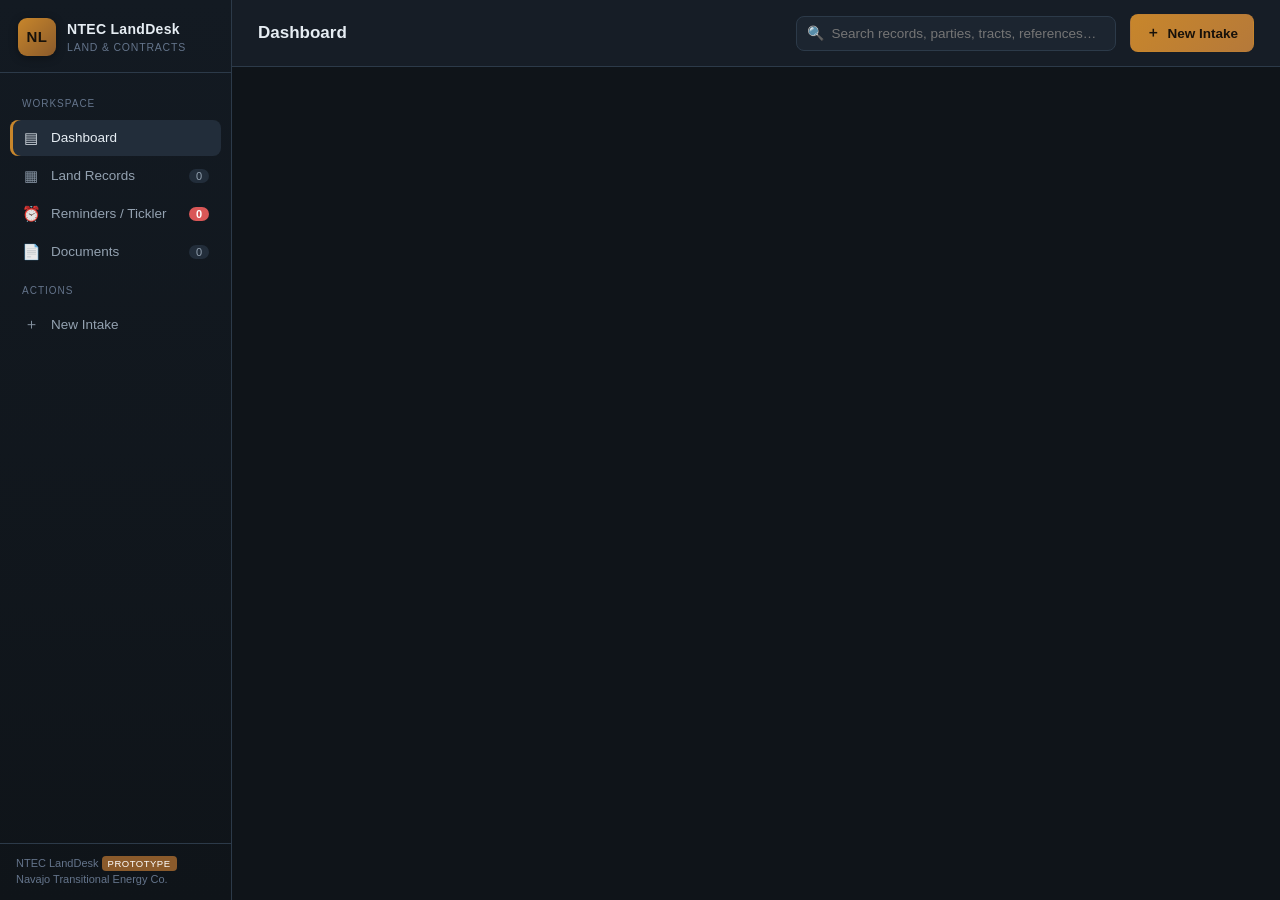
==== index.html @ 96a2b11d "Add NTEC LandDesk land management prototype Self-contained document intake, records book, and obliga" ====
<!DOCTYPE html>
<html lang="en">
<head>
<meta charset="UTF-8" />
<meta name="viewport" content="width=device-width, initial-scale=1.0" />
<title>NTEC Land Management System</title>
<style>
  :root {
    --bg: #0f1419;
    --bg-2: #161d26;
    --panel: #1c2530;
    --panel-2: #222d3a;
    --border: #2c3a49;
    --text: #e6edf3;
    --text-dim: #93a1b0;
    --text-faint: #64748b;
    --accent: #c8862b;      /* earthen gold */
    --accent-2: #d99a3f;
    --brand: #8a5a2b;       /* mesa brown */
    --brand-2: #b5793a;
    --sky: #3f7fbf;
    --green: #3fae6a;
    --amber: #d9a441;
    --red: #d95757;
    --shadow: 0 2px 8px rgba(0,0,0,.35);
    --radius: 10px;
  }
  * { box-sizing: border-box; }
  html, body { margin: 0; padding: 0; height: 100%; }
  body {
    font-family: "Segoe UI", -apple-system, BlinkMacSystemFont, Roboto, Helvetica, Arial, sans-serif;
    background: var(--bg);
    color: var(--text);
    font-size: 14px;
    line-height: 1.45;
  }
  button { font-family: inherit; cursor: pointer; }
  a { color: var(--sky); text-decoration: none; }

  /* Layout */
  .app { display: grid; grid-template-columns: 232px 1fr; min-height: 100vh; }
  .sidebar {
    background: linear-gradient(180deg, #131a22 0%, #0f1419 100%);
    border-right: 1px solid var(--border);
    display: flex; flex-direction: column;
    position: sticky; top: 0; height: 100vh;
  }
  .brand {
    padding: 18px 18px 16px; border-bottom: 1px solid var(--border);
    display: flex; align-items: center; gap: 11px;
  }
  .brand .logo {
    width: 38px; height: 38px; border-radius: 9px; flex: 0 0 auto;
    background: linear-gradient(135deg, var(--accent) 0%, var(--brand) 100%);
    display: grid; place-items: center; font-weight: 800; color: #17110a;
    font-size: 15px; letter-spacing: .5px; box-shadow: var(--shadow);
  }
  .brand h1 { font-size: 14px; margin: 0; font-weight: 700; letter-spacing: .3px; }
  .brand .sub { font-size: 10.5px; color: var(--text-faint); letter-spacing: .8px; text-transform: uppercase; }

  .nav { padding: 12px 10px; display: flex; flex-direction: column; gap: 2px; flex: 1; }
  .nav .label { font-size: 10px; text-transform: uppercase; letter-spacing: 1px; color: var(--text-faint); padding: 12px 12px 6px; }
  .nav button {
    display: flex; align-items: center; gap: 11px; width: 100%;
    background: transparent; border: none; color: var(--text-dim);
    padding: 9px 12px; border-radius: 8px; text-align: left; font-size: 13.5px;
    transition: background .12s, color .12s;
  }
  .nav button .ic { width: 18px; text-align: center; opacity: .9; font-size: 15px; }
  .nav button:hover { background: var(--panel); color: var(--text); }
  .nav button.active { background: var(--panel-2); color: var(--text); box-shadow: inset 3px 0 0 var(--accent); }
  .nav button .count {
    margin-left: auto; font-size: 11px; background: var(--panel-2); color: var(--text-dim);
    padding: 1px 7px; border-radius: 10px; min-width: 20px; text-align: center;
  }
  .nav button.active .count { background: var(--accent); color: #17110a; font-weight: 700; }
  .nav .alertcount { background: var(--red) !important; color: #fff !important; font-weight: 700; }

  .sidebar-foot { padding: 12px 16px; border-top: 1px solid var(--border); font-size: 11px; color: var(--text-faint); }

  /* Main */
  .main { min-width: 0; display: flex; flex-direction: column; }
  .topbar {
    display: flex; align-items: center; gap: 14px; padding: 14px 26px;
    border-bottom: 1px solid var(--border); background: var(--bg-2);
    position: sticky; top: 0; z-index: 20;
  }
  .topbar .page-title { font-size: 17px; font-weight: 700; }
  .topbar .page-title .muted { color: var(--text-faint); font-weight: 400; font-size: 13px; margin-left: 8px; }
  .search-wrap { margin-left: auto; position: relative; }
  .search-wrap input {
    width: 320px; max-width: 40vw; background: var(--panel); border: 1px solid var(--border);
    color: var(--text); padding: 9px 12px 9px 34px; border-radius: 8px; font-size: 13.5px;
  }
  .search-wrap input:focus { outline: none; border-color: var(--accent); }
  .search-wrap .si { position: absolute; left: 11px; top: 50%; transform: translateY(-50%); color: var(--text-faint); }
  .btn {
    background: var(--panel-2); border: 1px solid var(--border); color: var(--text);
    padding: 9px 15px; border-radius: 8px; font-size: 13.5px; font-weight: 600;
    display: inline-flex; align-items: center; gap: 7px; transition: filter .12s, background .12s;
  }
  .btn:hover { background: var(--panel); }
  .btn.primary { background: linear-gradient(135deg, var(--accent) 0%, var(--brand-2) 100%); border-color: transparent; color: #17110a; }
  .btn.primary:hover { filter: brightness(1.07); }
  .btn.ghost { background: transparent; }
  .btn.sm { padding: 6px 11px; font-size: 12.5px; }

  .content { padding: 22px 26px 60px; overflow: auto; }

  /* Cards / stats */
  .stat-grid { display: grid; grid-template-columns: repeat(auto-fit, minmax(180px, 1fr)); gap: 14px; margin-bottom: 22px; }
  .stat {
    background: var(--panel); border: 1px solid var(--border); border-radius: var(--radius);
    padding: 16px 18px; position: relative; overflow: hidden;
  }
  .stat .k { font-size: 11px; text-transform: uppercase; letter-spacing: .8px; color: var(--text-faint); }
  .stat .v { font-size: 28px; font-weight: 800; margin-top: 4px; letter-spacing: -.5px; }
  .stat .d { font-size: 12px; color: var(--text-dim); margin-top: 2px; }
  .stat .accent-bar { position: absolute; left: 0; top: 0; bottom: 0; width: 4px; }

  .grid-2 { display: grid; grid-template-columns: 1.6fr 1fr; gap: 18px; align-items: start; }
  @media (max-width: 1050px) { .grid-2 { grid-template-columns: 1fr; } }

  .panel {
    background: var(--panel); border: 1px solid var(--border); border-radius: var(--radius);
    overflow: hidden;
  }
  .panel .ph { padding: 14px 18px; border-bottom: 1px solid var(--border); display: flex; align-items: center; gap: 10px; }
  .panel .ph h3 { margin: 0; font-size: 14px; font-weight: 700; }
  .panel .ph .sub { font-size: 12px; color: var(--text-faint); }
  .panel .pb { padding: 6px 0; }

  /* Table */
  .table-tools { display: flex; align-items: center; gap: 10px; margin-bottom: 14px; flex-wrap: wrap; }
  .table-tools select, .table-tools input[type=text] {
    background: var(--panel); border: 1px solid var(--border); color: var(--text);
    padding: 8px 11px; border-radius: 8px; font-size: 13px;
  }
  .table-tools select:focus, .table-tools input:focus { outline: none; border-color: var(--accent); }
  .chip {
    font-size: 12px; padding: 5px 11px; border-radius: 20px; border: 1px solid var(--border);
    background: var(--panel); color: var(--text-dim);
  }
  .chip.on { background: var(--accent); border-color: transparent; color: #17110a; font-weight: 700; }
  .table-wrap { border: 1px solid var(--border); border-radius: var(--radius); overflow: hidden; background: var(--panel); }
  table { width: 100%; border-collapse: collapse; }
  thead th {
    text-align: left; font-size: 11px; text-transform: uppercase; letter-spacing: .6px;
    color: var(--text-faint); padding: 11px 14px; background: var(--bg-2);
    border-bottom: 1px solid var(--border); white-space: nowrap; cursor: pointer; user-select: none;
    position: sticky; top: 0;
  }
  thead th:hover { color: var(--text); }
  thead th .arr { opacity: .5; margin-left: 4px; }
  tbody td { padding: 12px 14px; border-bottom: 1px solid var(--border); vertical-align: middle; }
  tbody tr { transition: background .1s; }
  tbody tr:hover { background: var(--panel-2); cursor: pointer; }
  tbody tr:last-child td { border-bottom: none; }
  .doc-name { font-weight: 600; }
  .doc-ref { font-size: 11.5px; color: var(--text-faint); }
  .party { font-size: 12.5px; }
  .party .r { color: var(--text-faint); font-size: 11px; }

  .badge { display: inline-flex; align-items: center; gap: 5px; font-size: 11.5px; font-weight: 600; padding: 3px 9px; border-radius: 20px; white-space: nowrap; }
  .badge::before { content: ""; width: 6px; height: 6px; border-radius: 50%; background: currentColor; }
  .b-active { color: #58d38a; background: rgba(63,174,106,.13); }
  .b-pending { color: #e0b452; background: rgba(217,164,65,.14); }
  .b-expired { color: #ea7a7a; background: rgba(217,87,87,.14); }
  .b-negotiation { color: #6fb0ea; background: rgba(63,127,191,.16); }
  .b-hbp { color: #b79cf0; background: rgba(150,110,230,.15); }
  .b-terminated { color: #9aa7b4; background: rgba(120,140,160,.14); }

  .type-tag { font-size: 11.5px; color: var(--text-dim); }
  .type-tag .dot { display: inline-block; width: 8px; height: 8px; border-radius: 2px; margin-right: 6px; vertical-align: middle; }

  .rem-flag { font-size: 11px; font-weight: 700; padding: 2px 8px; border-radius: 6px; }
  .rem-over { color: #fff; background: var(--red); }
  .rem-soon { color: #17110a; background: var(--amber); }
  .rem-ok { color: var(--text-dim); background: var(--panel-2); }

  .empty { padding: 50px; text-align: center; color: var(--text-faint); }

  /* Reminder list */
  .rem-item { display: flex; gap: 12px; padding: 12px 18px; border-bottom: 1px solid var(--border); align-items: flex-start; }
  .rem-item:last-child { border-bottom: none; }
  .rem-cal { width: 42px; flex: 0 0 auto; text-align: center; border: 1px solid var(--border); border-radius: 8px; overflow: hidden; }
  .rem-cal .m { font-size: 9.5px; text-transform: uppercase; background: var(--bg-2); color: var(--text-faint); padding: 2px; letter-spacing: .5px; }
  .rem-cal .d { font-size: 17px; font-weight: 800; padding: 3px 0; }
  .rem-body { flex: 1; min-width: 0; }
  .rem-body .t { font-weight: 600; font-size: 13px; }
  .rem-body .s { font-size: 12px; color: var(--text-dim); }
  .rem-body .meta { font-size: 11.5px; color: var(--text-faint); margin-top: 2px; }

  /* Modal */
  .overlay {
    position: fixed; inset: 0; background: rgba(6,10,14,.66); backdrop-filter: blur(2px);
    display: none; align-items: flex-start; justify-content: center; z-index: 100; padding: 40px 16px;
    overflow: auto;
  }
  .overlay.open { display: flex; }
  .modal {
    background: var(--bg-2); border: 1px solid var(--border); border-radius: 14px;
    width: 100%; max-width: 720px; box-shadow: 0 20px 60px rgba(0,0,0,.5); animation: pop .16s ease;
  }
  .modal.wide { max-width: 820px; }
  @keyframes pop { from { transform: translateY(10px) scale(.99); opacity: 0; } to { transform: none; opacity: 1; } }
  .modal .mh { padding: 18px 22px; border-bottom: 1px solid var(--border); display: flex; align-items: center; gap: 12px; }
  .modal .mh h2 { margin: 0; font-size: 16px; }
  .modal .mh .x { margin-left: auto; background: transparent; border: none; color: var(--text-faint); font-size: 22px; line-height: 1; }
  .modal .mh .x:hover { color: var(--text); }
  .modal .mb { padding: 20px 22px; }
  .modal .mf { padding: 16px 22px; border-top: 1px solid var(--border); display: flex; gap: 10px; justify-content: flex-end; }

  .form-grid { display: grid; grid-template-columns: 1fr 1fr; gap: 15px 18px; }
  .form-grid .full { grid-column: 1 / -1; }
  .field label { display: block; font-size: 11.5px; text-transform: uppercase; letter-spacing: .5px; color: var(--text-faint); margin-bottom: 5px; }
  .field input, .field select, .field textarea {
    width: 100%; background: var(--panel); border: 1px solid var(--border); color: var(--text);
    padding: 9px 11px; border-radius: 8px; font-size: 13.5px; font-family: inherit;
  }
  .field input:focus, .field select:focus, .field textarea:focus { outline: none; border-color: var(--accent); }
  .field textarea { resize: vertical; min-height: 62px; }
  .field .hint { font-size: 11px; color: var(--text-faint); margin-top: 4px; }

  .dropzone {
    border: 1.5px dashed var(--border); border-radius: 10px; padding: 22px; text-align: center;
    color: var(--text-faint); background: var(--panel); transition: border-color .15s, background .15s;
  }
  .dropzone:hover, .dropzone.drag { border-color: var(--accent); background: var(--panel-2); color: var(--text-dim); }
  .dropzone .big { font-size: 26px; margin-bottom: 6px; }
  .file-pill { display: inline-flex; align-items: center; gap: 8px; margin-top: 10px; background: var(--panel-2); border: 1px solid var(--border); padding: 6px 12px; border-radius: 8px; font-size: 12.5px; }

  /* Detail drawer */
  .kv { display: grid; grid-template-columns: 150px 1fr; gap: 9px 16px; }
  .kv dt { color: var(--text-faint); font-size: 12px; }
  .kv dd { margin: 0; font-size: 13.5px; }
  .detail-section { margin-top: 22px; }
  .detail-section h4 { font-size: 12px; text-transform: uppercase; letter-spacing: .6px; color: var(--accent-2); margin: 0 0 12px; border-bottom: 1px solid var(--border); padding-bottom: 7px; }
  .ob-row { display: flex; align-items: center; gap: 10px; padding: 9px 0; border-bottom: 1px solid var(--border); font-size: 13px; }
  .ob-row:last-child { border: none; }
  .ob-row .d { margin-left: auto; color: var(--text-dim); font-size: 12.5px; }

  .row-actions { display: flex; gap: 6px; }
  .icon-btn { background: transparent; border: 1px solid var(--border); color: var(--text-dim); width: 30px; height: 30px; border-radius: 7px; display: grid; place-items: center; font-size: 14px; }
  .icon-btn:hover { background: var(--panel-2); color: var(--text); }

  .toast {
    position: fixed; bottom: 24px; right: 24px; background: var(--panel-2); border: 1px solid var(--border);
    border-left: 3px solid var(--green); padding: 13px 18px; border-radius: 9px; box-shadow: var(--shadow);
    font-size: 13.5px; z-index: 200; opacity: 0; transform: translateY(10px); transition: .2s; pointer-events: none; max-width: 340px;
  }
  .toast.show { opacity: 1; transform: none; }

  .pill-legend { display: flex; gap: 16px; flex-wrap: wrap; font-size: 11.5px; color: var(--text-dim); margin-top: 10px; }
  .pill-legend span { display: inline-flex; align-items: center; gap: 6px; }
  .pill-legend .dot { width: 9px; height: 9px; border-radius: 2px; }

  .footer-note { text-align: center; color: var(--text-faint); font-size: 11.5px; margin-top: 30px; }
  .prototype-tag { font-size: 9.5px; background: var(--brand); color: #fff; padding: 2px 6px; border-radius: 4px; letter-spacing: .5px; vertical-align: middle; }
</style>
</head>
<body>
<div class="app">
  <!-- Sidebar -->
  <aside class="sidebar">
    <div class="brand">
      <div class="logo">NL</div>
      <div>
        <h1>NTEC LandDesk</h1>
        <div class="sub">Land &amp; Contracts</div>
      </div>
    </div>
    <nav class="nav" id="nav">
      <div class="label">Workspace</div>
      <button data-view="dashboard" class="active"><span class="ic">▤</span> Dashboard</button>
      <button data-view="records"><span class="ic">▦</span> Land Records <span class="count" id="nav-records">0</span></button>
      <button data-view="reminders"><span class="ic">⏰</span> Reminders / Tickler <span class="count alertcount" id="nav-rem">0</span></button>
      <button data-view="documents"><span class="ic">📄</span> Documents <span class="count" id="nav-docs">0</span></button>
      <div class="label">Actions</div>
      <button id="btn-intake-side"><span class="ic">＋</span> New Intake</button>
    </nav>
    <div class="sidebar-foot">
      NTEC LandDesk <span class="prototype-tag">PROTOTYPE</span><br>
      Navajo Transitional Energy Co.
    </div>
  </aside>

  <!-- Main -->
  <div class="main">
    <div class="topbar">
      <div class="page-title" id="page-title">Dashboard <span class="muted" id="page-sub"></span></div>
      <div class="search-wrap">
        <span class="si">🔍</span>
        <input id="global-search" type="text" placeholder="Search records, parties, tracts, references…" />
      </div>
      <button class="btn primary" id="btn-intake"><span>＋</span> New Intake</button>
    </div>
    <div class="content" id="content"></div>
  </div>
</div>

<!-- Intake / Edit Modal -->
<div class="overlay" id="intake-overlay">
  <div class="modal wide">
    <div class="mh">
      <h2 id="intake-title">Document Intake</h2>
      <button class="x" data-close>&times;</button>
    </div>
    <div class="mb">
      <form id="intake-form">
        <input type="hidden" id="f-id" />
        <div class="form-grid">
          <div class="field full">
            <label>Document / Instrument Name</label>
            <input id="f-name" required placeholder="e.g. Coal Mining Lease – Tract 14-North" />
          </div>
          <div class="field">
            <label>Record Type</label>
            <select id="f-type" required></select>
          </div>
          <div class="field">
            <label>Status</label>
            <select id="f-status" required></select>
          </div>
          <div class="field">
            <label>Lessor / Grantor</label>
            <input id="f-lessor" placeholder="Party conveying rights" />
          </div>
          <div class="field">
            <label>Lessee / Grantee</label>
            <input id="f-lessee" placeholder="Party receiving rights" />
          </div>
          <div class="field">
            <label>County</label>
            <input id="f-county" placeholder="e.g. Navajo" />
          </div>
          <div class="field">
            <label>State</label>
            <select id="f-state"></select>
          </div>
          <div class="field full">
            <label>Legal Description (Township / Range / Section)</label>
            <input id="f-legal" placeholder="e.g. T22N R18W Sec 14, S½NE¼" />
          </div>
          <div class="field">
            <label>Gross Acreage</label>
            <input id="f-acres" type="number" step="0.01" min="0" placeholder="0.00" />
          </div>
          <div class="field">
            <label>Recording / Instrument No.</label>
            <input id="f-ref" placeholder="e.g. BK 482 PG 119" />
          </div>
          <div class="field">
            <label>Effective Date</label>
            <input id="f-eff" type="date" />
          </div>
          <div class="field">
            <label>Expiration / Term End</label>
            <input id="f-exp" type="date" />
          </div>
          <div class="field">
            <label>Annual Rental ($)</label>
            <input id="f-rental" type="number" step="0.01" min="0" placeholder="0.00" />
          </div>
          <div class="field">
            <label>Royalty Rate (%)</label>
            <input id="f-royalty" type="number" step="0.001" min="0" placeholder="e.g. 12.5" />
          </div>
          <div class="field full">
            <label>Next Obligation / Reminder</label>
            <div class="form-grid" style="gap:12px;">
              <select id="f-obtype"></select>
              <input id="f-obdate" type="date" />
            </div>
            <div class="hint">Sets a tickler reminder (rental due, renewal deadline, compliance filing, option, etc.).</div>
          </div>
          <div class="field full">
            <label>Notes</label>
            <textarea id="f-notes" placeholder="Encumbrances, special provisions, contacts…"></textarea>
          </div>
          <div class="field full">
            <label>Attach Document</label>
            <div class="dropzone" id="dropzone">
              <div class="big">📎</div>
              <div>Drop a scanned lease/contract here, or <strong>click to browse</strong></div>
              <div class="hint" style="margin-top:4px;">PDF, TIFF, DOCX — filename is stored on the record (demo does not upload files)</div>
              <input type="file" id="f-file" style="display:none;" />
            </div>
            <div id="file-preview"></div>
          </div>
        </div>
      </form>
    </div>
    <div class="mf">
      <button class="btn ghost" data-close>Cancel</button>
      <button class="btn primary" id="intake-save">Save Record</button>
    </div>
  </div>
</div>

<!-- Detail Drawer Modal -->
<div class="overlay" id="detail-overlay">
  <div class="modal">
    <div class="mh">
      <h2 id="detail-title">Record</h2>
      <button class="x" data-close>&times;</button>
    </div>
    <div class="mb" id="detail-body"></div>
    <div class="mf">
      <button class="btn ghost" id="detail-delete" style="margin-right:auto; color:var(--red); border-color:rgba(217,87,87,.4);">Delete</button>
      <button class="btn" data-close>Close</button>
      <button class="btn primary" id="detail-edit">Edit Record</button>
    </div>
  </div>
</div>

<div class="toast" id="toast"></div>

<script>
/* ============================================================
   NTEC LandDesk — prototype land management & contract system
   Self-contained: data persists in localStorage.
   ============================================================ */

const RECORD_TYPES = [
  { v: "Coal Lease",          c: "#5b6b7a" },
  { v: "Oil & Gas Lease",     c: "#3fae6a" },
  { v: "Mineral Lease",       c: "#c8862b" },
  { v: "Surface Lease",       c: "#b5793a" },
  { v: "Right-of-Way (ROW)",  c: "#3f7fbf" },
  { v: "Easement",            c: "#6a8fd4" },
  { v: "Grazing Permit",      c: "#8aa62b" },
  { v: "Royalty Agreement",   c: "#d99a3f" },
  { v: "Water Agreement",     c: "#2bb0b0" },
  { v: "Access / Land Use",   c: "#9a72d0" },
];
const STATUSES = ["Active", "Pending", "In Negotiation", "Held by Production", "Expired", "Terminated"];
const STATUS_CLASS = {
  "Active": "b-active", "Pending": "b-pending", "In Negotiation": "b-negotiation",
  "Held by Production": "b-hbp", "Expired": "b-expired", "Terminated": "b-terminated"
};
const OB_TYPES = ["— none —", "Rental Payment Due", "Lease Renewal", "Option Deadline", "Royalty Report Due",
  "Compliance Filing", "Reclamation Milestone", "Right-of-Way Renewal", "Insurance Certificate", "BIA/BLM Approval"];
const STATES = ["AZ", "NM", "MT", "CO", "UT", "WY", "ND", "TX", "OK"];

const typeColor = (t) => (RECORD_TYPES.find(r => r.v === t) || {}).c || "#888";

/* ---------- storage ---------- */
const KEY = "ntec_landdesk_v1";
let DB = load();

function load() {
  try {
    const raw = localStorage.getItem(KEY);
    if (raw) return JSON.parse(raw);
  } catch (e) {}
  const seeded = seed();
  localStorage.setItem(KEY, JSON.stringify(seeded));
  return seeded;
}
function save() { localStorage.setItem(KEY, JSON.stringify(DB)); }

/* ---------- date helpers (fixed "today" for a stable demo) ---------- */
const TODAY = new Date("2026-08-03T00:00:00");
function daysUntil(dstr) {
  if (!dstr) return null;
  const d = new Date(dstr + "T00:00:00");
  return Math.round((d - TODAY) / 86400000);
}
function fmtDate(dstr) {
  if (!dstr) return "—";
  const d = new Date(dstr + "T00:00:00");
  return d.toLocaleDateString("en-US", { year: "numeric", month: "short", day: "numeric" });
}
function addDays(base, n) {
  const d = new Date(base); d.setDate(d.getDate() + n);
  return d.toISOString().slice(0, 10);
}
const T = TODAY.toISOString().slice(0, 10);

/* ---------- seed data ---------- */
function seed() {
  let id = 1000;
  const mk = (o) => Object.assign({ id: "REC-" + (id++), file: null, createdAt: T }, o);
  const records = [
    mk({ name: "Navajo Mine – Area IV North Coal Lease", type: "Coal Lease", status: "Held by Production",
      lessor: "Navajo Nation", lessee: "NTEC Operations LLC", county: "San Juan", state: "NM",
      legal: "T29N R16W Sec 4–9, 16–21", acres: 12480, ref: "BIA-14-20-0300-1234", eff: "2013-12-30", exp: "2032-12-31",
      rental: 0, royalty: 12.5, obType: "Royalty Report Due", obDate: addDays(TODAY, 6),
      notes: "Coal supply for Four Corners Power Plant. Held by production; royalty reporting monthly to OSMRE." }),
    mk({ name: "Four Corners Rail Spur – Right of Way", type: "Right-of-Way (ROW)", status: "Active",
      lessor: "Allottee Group 22-A", lessee: "NTEC Operations LLC", county: "San Juan", state: "NM",
      legal: "T30N R16W Sec 12, N½", acres: 88.4, ref: "BK 512 PG 044", eff: "2019-05-01", exp: "2026-09-15",
      rental: 42000, royalty: 0, obType: "Right-of-Way Renewal", obDate: addDays(TODAY, 43),
      notes: "20-ft rail access ROW across allotted trust land. BIA renewal packet in progress." }),
    mk({ name: "Bisti Solar Option – Surface Lease", type: "Surface Lease", status: "In Negotiation",
      lessor: "Private – R. Yazzie Family Trust", lessee: "NTEC Clean Energy", county: "San Juan", state: "NM",
      legal: "T24N R11W Sec 30, SW¼", acres: 640, ref: "PENDING", eff: "", exp: "",
      rental: 96000, royalty: 0, obType: "Option Deadline", obDate: addDays(TODAY, -3),
      notes: "Option to lease 640 ac for utility-scale solar. Option exercise deadline PASSED — escalate to Land Manager." }),
    mk({ name: "Bull Canyon Grazing Permit", type: "Grazing Permit", status: "Active",
      lessor: "Bureau of Land Management", lessee: "NTEC Operations LLC", county: "Big Horn", state: "MT",
      legal: "T2S R38E Sec 22–27", acres: 3200, ref: "BLM-MTM-118842", eff: "2021-03-01", exp: "2031-02-28",
      rental: 5760, royalty: 0, obType: "Rental Payment Due", obDate: addDays(TODAY, 21),
      notes: "AUM grazing on federal land adjacent to Spring Creek Mine buffer." }),
    mk({ name: "Spring Creek Mine – Federal Coal Lease MTM-94378", type: "Coal Lease", status: "Active",
      lessor: "Bureau of Land Management", lessee: "Spring Creek Coal (NTEC)", county: "Big Horn", state: "MT",
      legal: "T9S R40E Sec 1–4, 9–12", acres: 8960, ref: "MTM-94378", eff: "2012-06-01", exp: "2032-05-31",
      rental: 89600, royalty: 12.5, obType: "Rental Payment Due", obDate: addDays(TODAY, 11),
      notes: "Advance royalty / rental due annually to BLM. Diligent development compliance required." }),
    mk({ name: "Antelope Water Pipeline Easement", type: "Easement", status: "Active",
      lessor: "Rosebud County", lessee: "Spring Creek Coal (NTEC)", county: "Rosebud", state: "MT",
      legal: "T4S R41E Sec 18", acres: 14.2, ref: "BK 88 PG 302", eff: "2018-08-15", exp: "2038-08-14",
      rental: 3000, royalty: 0, obType: "Insurance Certificate", obDate: addDays(TODAY, 2),
      notes: "Perpetual-style 20-yr easement for water conveyance. COI renewal required annually." }),
    mk({ name: "Section 16 Oil & Gas Lease – Yazzie", type: "Oil & Gas Lease", status: "Active",
      lessor: "Allottee – Ella Yazzie", lessee: "NTEC Operations LLC", county: "San Juan", state: "NM",
      legal: "T27N R13W Sec 16, all", acres: 640, ref: "BIA-OG-55120", eff: "2022-11-01", exp: "2027-10-31",
      rental: 12800, royalty: 18.75, obType: "Rental Payment Due", obDate: addDays(TODAY, 88),
      notes: "5-yr primary term, 18.75% royalty. HBP if production established." }),
    mk({ name: "Mesa Verde Transmission Corridor ROW", type: "Right-of-Way (ROW)", status: "Pending",
      lessor: "Ute Mountain Ute Tribe", lessee: "NTEC Clean Energy", county: "Montezuma", state: "CO",
      legal: "T34N R18W Sec 6, 7", acres: 210, ref: "PENDING", eff: "", exp: "",
      rental: 63000, royalty: 0, obType: "BIA/BLM Approval", obDate: addDays(TODAY, 30),
      notes: "230kV transmission ROW for solar interconnect. Awaiting tribal council + BIA approval." }),
    mk({ name: "Reclamation Bond Parcel – Area III", type: "Access / Land Use", status: "Active",
      lessor: "Navajo Nation", lessee: "NTEC Operations LLC", county: "San Juan", state: "NM",
      legal: "T29N R16W Sec 28", acres: 320, ref: "REC-BOND-0091", eff: "2015-01-01", exp: "2029-12-31",
      rental: 0, royalty: 0, obType: "Reclamation Milestone", obDate: addDays(TODAY, -12),
      notes: "Post-mining reclamation obligation. Phase 2 revegetation milestone OVERDUE — coordinate w/ Environmental." }),
    mk({ name: "Hopi Boundary Access Agreement", type: "Access / Land Use", status: "Active",
      lessor: "Hopi Tribe", lessee: "NTEC Operations LLC", county: "Navajo", state: "AZ",
      legal: "T28N R17E Sec 3", acres: 45, ref: "BK 201 PG 77", eff: "2020-07-01", exp: "2025-06-30",
      rental: 8000, royalty: 0, obType: "Lease Renewal", obDate: addDays(TODAY, -35),
      notes: "Access agreement EXPIRED — holdover. Renewal negotiation needed." }),
    mk({ name: "Powder River Federal Coal Tract", type: "Coal Lease", status: "In Negotiation",
      lessor: "Bureau of Land Management", lessee: "NTEC Operations LLC", county: "Campbell", state: "WY",
      legal: "T48N R71W Sec 14, 15, 22, 23", acres: 5120, ref: "WYW-190022", eff: "", exp: "",
      rental: 51200, royalty: 12.5, obType: "Option Deadline", obDate: addDays(TODAY, 120),
      notes: "Competitive lease sale tract under evaluation. LBA process." }),
    mk({ name: "San Juan Royalty Distribution Agreement", type: "Royalty Agreement", status: "Active",
      lessor: "Navajo Nation Minerals Dept.", lessee: "NTEC Operations LLC", county: "San Juan", state: "NM",
      legal: "Multiple – see schedule A", acres: 0, ref: "ROY-2013-07", eff: "2013-12-30", exp: "2032-12-31",
      rental: 0, royalty: 12.5, obType: "Royalty Report Due", obDate: addDays(TODAY, 6),
      notes: "Governs royalty allocation across coal tracts. Quarterly reconciliation." }),
  ];
  return { records };
}

/* ---------- reminder computation ---------- */
function reminderState(rec) {
  if (!rec.obType || rec.obType === "— none —" || !rec.obDate) return null;
  const d = daysUntil(rec.obDate);
  let level = "ok";
  if (d < 0) level = "over";
  else if (d <= 30) level = "soon";
  return { type: rec.obType, date: rec.obDate, days: d, level };
}

/* ---------- app state ---------- */
let VIEW = "dashboard";
let SORT = { key: "obDate", dir: 1 };
let FILTER = { type: "", status: "", q: "" };
let ONLY_REMINDERS = false;

/* ---------- rendering ---------- */
const $ = (s) => document.querySelector(s);
const content = $("#content");

function setView(v) {
  VIEW = v;
  document.querySelectorAll("#nav button[data-view]").forEach(b =>
    b.classList.toggle("active", b.dataset.view === v));
  render();
}

function updateNavCounts() {
  $("#nav-records").textContent = DB.records.length;
  $("#nav-docs").textContent = DB.records.filter(r => r.file).length;
  const alerts = DB.records.map(reminderState).filter(r => r && r.level !== "ok").length;
  $("#nav-rem").textContent = alerts;
}

function render() {
  updateNavCounts();
  const titles = {
    dashboard: ["Dashboard", "Portfolio overview & upcoming obligations"],
    records: ["Land Records", "Leases, ROWs, easements & agreements"],
    reminders: ["Reminders / Tickler", "Obligation calendar & deadlines"],
    documents: ["Documents", "Intake & instrument repository"],
  };
  $("#page-title").firstChild.textContent = titles[VIEW][0] + " ";
  $("#page-sub").textContent = titles[VIEW][1];

  if (VIEW === "dashboard") renderDashboard();
  else if (VIEW === "records") renderRecords();
  else if (VIEW === "reminders") renderReminders();
  else if (VIEW === "documents") renderDocuments();
}

/* ---------- dashboard ---------- */
function renderDashboard() {
  const recs = DB.records;
  const active = recs.filter(r => r.status === "Active" || r.status === "Held by Production").length;
  const acres = recs.reduce((s, r) => s + (Number(r.acres) || 0), 0);
  const rems = recs.map(r => ({ r, s: reminderState(r) })).filter(x => x.s);
  const overdue = rems.filter(x => x.s.level === "over").length;
  const soon = rems.filter(x => x.s.level === "soon").length;
  const annualRent = recs.reduce((s, r) => s + (Number(r.rental) || 0), 0);

  const upcoming = rems.filter(x => x.s.level !== "ok")
    .sort((a, b) => a.s.days - b.s.days).slice(0, 8);

  // type distribution
  const byType = {};
  recs.forEach(r => byType[r.type] = (byType[r.type] || 0) + 1);
  const typeRows = Object.entries(byType).sort((a, b) => b[1] - a[1]);
  const maxType = Math.max(...typeRows.map(t => t[1]), 1);

  content.innerHTML = `
    <div class="stat-grid">
      <div class="stat"><div class="accent-bar" style="background:var(--accent)"></div>
        <div class="k">Total Records</div><div class="v">${recs.length}</div><div class="d">${active} active / HBP</div></div>
      <div class="stat"><div class="accent-bar" style="background:var(--sky)"></div>
        <div class="k">Acreage Under Management</div><div class="v">${acres.toLocaleString()}</div><div class="d">gross acres</div></div>
      <div class="stat"><div class="accent-bar" style="background:var(--red)"></div>
        <div class="k">Overdue Obligations</div><div class="v" style="color:${overdue ? 'var(--red)' : 'inherit'}">${overdue}</div><div class="d">require action</div></div>
      <div class="stat"><div class="accent-bar" style="background:var(--amber)"></div>
        <div class="k">Due ≤ 30 days</div><div class="v" style="color:${soon ? 'var(--amber)' : 'inherit'}">${soon}</div><div class="d">upcoming deadlines</div></div>
      <div class="stat"><div class="accent-bar" style="background:var(--green)"></div>
        <div class="k">Annual Rentals</div><div class="v">$${(annualRent / 1000).toFixed(0)}k</div><div class="d">recurring obligations</div></div>
    </div>

    <div class="grid-2">
      <div class="panel">
        <div class="ph"><h3>Upcoming &amp; Overdue Obligations</h3><span class="sub" style="margin-left:auto;">next deadlines</span></div>
        <div class="pb">
          ${upcoming.length ? upcoming.map(x => reminderItem(x.r, x.s)).join("") :
            `<div class="empty">No upcoming obligations 🎉</div>`}
        </div>
      </div>
      <div class="panel">
        <div class="ph"><h3>Portfolio by Record Type</h3></div>
        <div class="pb" style="padding:14px 18px;">
          ${typeRows.map(([t, n]) => `
            <div style="margin-bottom:11px;">
              <div style="display:flex; justify-content:space-between; font-size:12.5px; margin-bottom:4px;">
                <span><span class="dot" style="display:inline-block;width:9px;height:9px;border-radius:2px;background:${typeColor(t)};margin-right:7px;"></span>${t}</span>
                <span style="color:var(--text-faint)">${n}</span>
              </div>
              <div style="height:7px;background:var(--bg-2);border-radius:4px;overflow:hidden;">
                <div style="height:100%;width:${(n / maxType * 100)}%;background:${typeColor(t)};border-radius:4px;"></div>
              </div>
            </div>`).join("")}
        </div>
      </div>
    </div>
    <div class="footer-note">NTEC LandDesk prototype · fixed demo date ${fmtDate(T)} · data stored locally in your browser</div>
  `;
}

function reminderItem(rec, s) {
  const mo = new Date(s.date + "T00:00:00").toLocaleDateString("en-US", { month: "short" });
  const day = new Date(s.date + "T00:00:00").getDate();
  const rel = s.days < 0 ? `${Math.abs(s.days)}d overdue` : s.days === 0 ? "due today" : `in ${s.days}d`;
  const col = s.level === "over" ? "var(--red)" : s.level === "soon" ? "var(--amber)" : "var(--text-dim)";
  return `
    <div class="rem-item" onclick="openDetail('${rec.id}')" style="cursor:pointer;">
      <div class="rem-cal"><div class="m">${mo}</div><div class="d" style="color:${col}">${day}</div></div>
      <div class="rem-body">
        <div class="t">${esc(s.type)}</div>
        <div class="s">${esc(rec.name)}</div>
        <div class="meta">${esc(rec.lessee || "—")} · ${esc(rec.county || "")} ${esc(rec.state || "")}</div>
      </div>
      <div style="text-align:right;">
        <div class="rem-flag ${s.level === 'over' ? 'rem-over' : s.level === 'soon' ? 'rem-soon' : 'rem-ok'}">${rel}</div>
        <div style="font-size:11px;color:var(--text-faint);margin-top:5px;">${fmtDate(s.date)}</div>
      </div>
    </div>`;
}

/* ---------- records table ---------- */
function getFiltered() {
  let rows = DB.records.slice();
  const q = FILTER.q.trim().toLowerCase();
  if (q) {
    rows = rows.filter(r =>
      [r.name, r.type, r.status, r.lessor, r.lessee, r.county, r.state, r.legal, r.ref, r.notes, r.obType]
        .filter(Boolean).some(v => String(v).toLowerCase().includes(q)));
  }
  if (FILTER.type) rows = rows.filter(r => r.type === FILTER.type);
  if (FILTER.status) rows = rows.filter(r => r.status === FILTER.status);
  if (ONLY_REMINDERS) rows = rows.filter(r => { const s = reminderState(r); return s && s.level !== "ok"; });

  const k = SORT.key, dir = SORT.dir;
  rows.sort((a, b) => {
    let va, vb;
    if (k === "obDate") { va = daysUntil(a.obDate); vb = daysUntil(b.obDate);
      va = (va === null ? 1e9 : va); vb = (vb === null ? 1e9 : vb); }
    else if (k === "acres" || k === "rental" || k === "royalty") { va = Number(a[k]) || 0; vb = Number(b[k]) || 0; }
    else if (k === "exp" || k === "eff") { va = a[k] || "9999"; vb = b[k] || "9999"; }
    else { va = String(a[k] || "").toLowerCase(); vb = String(b[k] || "").toLowerCase(); }
    if (va < vb) return -1 * dir; if (va > vb) return 1 * dir; return 0;
  });
  return rows;
}

function renderRecords() {
  const rows = getFiltered();
  const th = (key, label, align) => `<th data-sort="${key}" style="${align ? 'text-align:' + align : ''}">${label}${SORT.key === key ? `<span class="arr">${SORT.dir > 0 ? '▲' : '▼'}</span>` : ''}</th>`;

  content.innerHTML = `
    <div class="table-tools">
      <select id="ft-type"><option value="">All Types</option>${RECORD_TYPES.map(t => `<option ${FILTER.type === t.v ? 'selected' : ''}>${t.v}</option>`).join("")}</select>
      <select id="ft-status"><option value="">All Statuses</option>${STATUSES.map(s => `<option ${FILTER.status === s ? 'selected' : ''}>${s}</option>`).join("")}</select>
      <button class="chip ${ONLY_REMINDERS ? 'on' : ''}" id="ft-rem">⏰ With active reminder</button>
      <span style="margin-left:auto;color:var(--text-faint);font-size:12.5px;">${rows.length} of ${DB.records.length} records</span>
      <button class="btn sm" id="ft-clear">Clear</button>
    </div>
    <div class="table-wrap">
      <table>
        <thead><tr>
          ${th("name", "Record / Instrument")}
          ${th("type", "Type")}
          ${th("status", "Status")}
          ${th("lessee", "Parties")}
          ${th("county", "Location")}
          ${th("acres", "Acres", "right")}
          ${th("exp", "Term End")}
          ${th("obDate", "Next Obligation")}
        </tr></thead>
        <tbody>
          ${rows.length ? rows.map(recordRow).join("") : `<tr><td colspan="8"><div class="empty">No records match your filters.</div></td></tr>`}
        </tbody>
      </table>
    </div>
    <div class="pill-legend">
      ${RECORD_TYPES.map(t => `<span><span class="dot" style="background:${t.c}"></span>${t.v}</span>`).join("")}
    </div>
  `;

  $("#ft-type").onchange = (e) => { FILTER.type = e.target.value; render(); };
  $("#ft-status").onchange = (e) => { FILTER.status = e.target.value; render(); };
  $("#ft-rem").onclick = () => { ONLY_REMINDERS = !ONLY_REMINDERS; render(); };
  $("#ft-clear").onclick = () => { FILTER = { type: "", status: "", q: FILTER.q }; ONLY_REMINDERS = false; render(); };
  document.querySelectorAll("thead th[data-sort]").forEach(th => {
    th.onclick = () => {
      const k = th.dataset.sort;
      if (SORT.key === k) SORT.dir *= -1; else { SORT.key = k; SORT.dir = 1; }
      render();
    };
  });
}

function recordRow(r) {
  const s = reminderState(r);
  let ob = `<span class="rem-flag rem-ok">none</span>`;
  if (s) {
    const rel = s.days < 0 ? `${Math.abs(s.days)}d overdue` : s.days === 0 ? "today" : `${s.days}d`;
    const cls = s.level === "over" ? "rem-over" : s.level === "soon" ? "rem-soon" : "rem-ok";
    ob = `<span class="rem-flag ${cls}">${rel}</span> <span class="doc-ref">${esc(s.type)}</span>`;
  }
  return `
    <tr onclick="openDetail('${r.id}')">
      <td><div class="doc-name">${esc(r.name)}</div><div class="doc-ref">${esc(r.ref || "—")}</div></td>
      <td><span class="type-tag"><span class="dot" style="background:${typeColor(r.type)}"></span>${esc(r.type)}</span></td>
      <td><span class="badge ${STATUS_CLASS[r.status] || ''}">${esc(r.status)}</span></td>
      <td><div class="party">${esc(r.lessee || "—")}</div><div class="party r">from ${esc(r.lessor || "—")}</div></td>
      <td><div class="party">${esc(r.county || "—")}, ${esc(r.state || "")}</div><div class="party r">${esc(r.legal || "")}</div></td>
      <td style="text-align:right;">${r.acres ? Number(r.acres).toLocaleString() : "—"}</td>
      <td>${fmtDate(r.exp)}</td>
      <td>${ob}</td>
    </tr>`;
}

/* ---------- reminders view ---------- */
function renderReminders() {
  const rems = DB.records.map(r => ({ r, s: reminderState(r) })).filter(x => x.s)
    .sort((a, b) => a.s.days - b.s.days);
  const over = rems.filter(x => x.s.level === "over");
  const soon = rems.filter(x => x.s.level === "soon");
  const later = rems.filter(x => x.s.level === "ok");

  const section = (title, list, color) => `
    <div class="panel" style="margin-bottom:18px;">
      <div class="ph"><h3>${title}</h3><span class="count" style="margin-left:auto;background:${color};color:#17110a;font-weight:700;padding:1px 9px;border-radius:10px;font-size:12px;">${list.length}</span></div>
      <div class="pb">${list.length ? list.map(x => reminderItem(x.r, x.s)).join("") : `<div class="empty" style="padding:26px;">Nothing here.</div>`}</div>
    </div>`;

  content.innerHTML = `
    <div class="stat-grid" style="grid-template-columns:repeat(3,1fr);">
      <div class="stat"><div class="accent-bar" style="background:var(--red)"></div><div class="k">Overdue</div><div class="v" style="color:var(--red)">${over.length}</div><div class="d">past due date</div></div>
      <div class="stat"><div class="accent-bar" style="background:var(--amber)"></div><div class="k">Due ≤ 30 days</div><div class="v" style="color:var(--amber)">${soon.length}</div><div class="d">action soon</div></div>
      <div class="stat"><div class="accent-bar" style="background:var(--sky)"></div><div class="k">Scheduled later</div><div class="v">${later.length}</div><div class="d">future obligations</div></div>
    </div>
    ${section("🔴 Overdue", over, "var(--red)")}
    ${section("🟡 Due within 30 days", soon, "var(--amber)")}
    ${section("🔵 Upcoming", later, "var(--sky)")}
  `;
}

/* ---------- documents view ---------- */
function renderDocuments() {
  const recs = DB.records.slice().sort((a, b) => (b.createdAt || "").localeCompare(a.createdAt || ""));
  content.innerHTML = `
    <div class="table-tools">
      <span style="color:var(--text-faint);font-size:12.5px;">Document repository — ${recs.filter(r => r.file).length} attached files across ${recs.length} records</span>
      <button class="btn sm primary" id="doc-intake" style="margin-left:auto;">＋ Intake Document</button>
    </div>
    <div class="table-wrap">
      <table>
        <thead><tr><th>Instrument</th><th>Type</th><th>Recording No.</th><th>Attached File</th><th>Effective</th><th>Logged</th></tr></thead>
        <tbody>
          ${recs.map(r => `
            <tr onclick="openDetail('${r.id}')">
              <td><div class="doc-name">${esc(r.name)}</div><div class="doc-ref">${esc(r.lessee || "")}</div></td>
              <td><span class="type-tag"><span class="dot" style="background:${typeColor(r.type)}"></span>${esc(r.type)}</span></td>
              <td>${esc(r.ref || "—")}</td>
              <td>${r.file ? `<span class="file-pill" style="margin:0;">📄 ${esc(r.file)}</span>` : `<span class="doc-ref">no file attached</span>`}</td>
              <td>${fmtDate(r.eff)}</td>
              <td>${fmtDate(r.createdAt)}</td>
            </tr>`).join("")}
        </tbody>
      </table>
    </div>`;
  $("#doc-intake").onclick = () => openIntake();
}

/* ---------- detail drawer ---------- */
let currentDetailId = null;
function openDetail(id) {
  const r = DB.records.find(x => x.id === id);
  if (!r) return;
  currentDetailId = id;
  const s = reminderState(r);
  $("#detail-title").innerHTML = `${esc(r.name)}`;
  const expDays = daysUntil(r.exp);
  const expNote = expDays !== null ? (expDays < 0 ? `<span style="color:var(--red)">expired ${Math.abs(expDays)}d ago</span>` : `${expDays}d remaining`) : "";
  $("#detail-body").innerHTML = `
    <div style="display:flex;gap:10px;align-items:center;margin-bottom:16px;flex-wrap:wrap;">
      <span class="badge ${STATUS_CLASS[r.status] || ''}">${esc(r.status)}</span>
      <span class="type-tag"><span class="dot" style="background:${typeColor(r.type)}"></span>${esc(r.type)}</span>
      <span class="doc-ref" style="margin-left:auto;">${esc(r.id)}</span>
    </div>
    <dl class="kv">
      <dt>Lessor / Grantor</dt><dd>${esc(r.lessor || "—")}</dd>
      <dt>Lessee / Grantee</dt><dd>${esc(r.lessee || "—")}</dd>
      <dt>Location</dt><dd>${esc(r.county || "—")}, ${esc(r.state || "")}</dd>
      <dt>Legal Description</dt><dd>${esc(r.legal || "—")}</dd>
      <dt>Gross Acreage</dt><dd>${r.acres ? Number(r.acres).toLocaleString() + " ac" : "—"}</dd>
      <dt>Recording No.</dt><dd>${esc(r.ref || "—")}</dd>
      <dt>Effective Date</dt><dd>${fmtDate(r.eff)}</dd>
      <dt>Term End</dt><dd>${fmtDate(r.exp)} ${expNote ? `· ${expNote}` : ""}</dd>
      <dt>Annual Rental</dt><dd>${r.rental ? "$" + Number(r.rental).toLocaleString() : "—"}</dd>
      <dt>Royalty Rate</dt><dd>${r.royalty ? r.royalty + "%" : "—"}</dd>
    </dl>

    <div class="detail-section">
      <h4>Obligations &amp; Reminders</h4>
      ${s ? `
        <div class="ob-row">
          <span class="rem-flag ${s.level === 'over' ? 'rem-over' : s.level === 'soon' ? 'rem-soon' : 'rem-ok'}">${s.days < 0 ? Math.abs(s.days) + 'd overdue' : s.days === 0 ? 'due today' : 'in ' + s.days + 'd'}</span>
          <span>${esc(s.type)}</span>
          <span class="d">${fmtDate(s.date)}</span>
        </div>` : `<div class="doc-ref" style="padding:6px 0;">No active reminder set.</div>`}
    </div>

    ${r.notes ? `<div class="detail-section"><h4>Notes</h4><div style="font-size:13.5px;color:var(--text-dim);">${esc(r.notes)}</div></div>` : ""}

    <div class="detail-section">
      <h4>Attached Document</h4>
      ${r.file ? `<span class="file-pill">📄 ${esc(r.file)}</span>` : `<div class="doc-ref">No file attached to this record.</div>`}
    </div>
  `;
  $("#detail-overlay").classList.add("open");
}

$("#detail-edit").onclick = () => { const id = currentDetailId; closeAll(); openIntake(id); };
$("#detail-delete").onclick = () => {
  if (!currentDetailId) return;
  if (confirm("Delete this record? This cannot be undone.")) {
    DB.records = DB.records.filter(r => r.id !== currentDetailId);
    save(); closeAll(); render(); toast("Record deleted");
  }
};

/* ---------- intake form ---------- */
let pendingFile = null;
function fillSelect(el, arr, sel) {
  el.innerHTML = arr.map(v => {
    const val = typeof v === "string" ? v : v.v;
    return `<option value="${val}" ${val === sel ? "selected" : ""}>${val}</option>`;
  }).join("");
}

function openIntake(id) {
  const editing = !!id;
  const r = editing ? DB.records.find(x => x.id === id) : null;
  $("#intake-title").textContent = editing ? "Edit Record" : "Document Intake";
  fillSelect($("#f-type"), RECORD_TYPES, r ? r.type : "Coal Lease");
  fillSelect($("#f-status"), STATUSES, r ? r.status : "Pending");
  fillSelect($("#f-state"), STATES, r ? r.state : "NM");
  fillSelect($("#f-obtype"), OB_TYPES, r ? r.obType : "— none —");
  $("#f-id").value = r ? r.id : "";
  $("#f-name").value = r ? r.name : "";
  $("#f-lessor").value = r ? r.lessor : "";
  $("#f-lessee").value = r ? r.lessee : "";
  $("#f-county").value = r ? r.county : "";
  $("#f-legal").value = r ? r.legal : "";
  $("#f-acres").value = r ? r.acres : "";
  $("#f-ref").value = r ? r.ref : "";
  $("#f-eff").value = r ? r.eff : "";
  $("#f-exp").value = r ? r.exp : "";
  $("#f-rental").value = r ? r.rental : "";
  $("#f-royalty").value = r ? r.royalty : "";
  $("#f-obdate").value = r ? r.obDate : "";
  $("#f-notes").value = r ? r.notes : "";
  pendingFile = r ? r.file : null;
  renderFilePreview();
  $("#intake-overlay").classList.add("open");
  setTimeout(() => $("#f-name").focus(), 50);
}

function renderFilePreview() {
  $("#file-preview").innerHTML = pendingFile
    ? `<span class="file-pill">📄 ${esc(pendingFile)} <button type="button" onclick="clearFile()" style="background:none;border:none;color:var(--text-faint);cursor:pointer;">✕</button></span>`
    : "";
}
function clearFile() { pendingFile = null; renderFilePreview(); }

$("#intake-save").onclick = () => {
  const name = $("#f-name").value.trim();
  if (!name) { $("#f-name").focus(); toast("Document name is required", true); return; }
  const id = $("#f-id").value;
  const obType = $("#f-obtype").value;
  const rec = {
    name,
    type: $("#f-type").value,
    status: $("#f-status").value,
    lessor: $("#f-lessor").value.trim(),
    lessee: $("#f-lessee").value.trim(),
    county: $("#f-county").value.trim(),
    state: $("#f-state").value,
    legal: $("#f-legal").value.trim(),
    acres: $("#f-acres").value,
    ref: $("#f-ref").value.trim(),
    eff: $("#f-eff").value,
    exp: $("#f-exp").value,
    rental: $("#f-rental").value,
    royalty: $("#f-royalty").value,
    obType: obType === "— none —" ? "" : obType,
    obDate: $("#f-obdate").value,
    notes: $("#f-notes").value.trim(),
    file: pendingFile,
  };
  if (id) {
    const i = DB.records.findIndex(x => x.id === id);
    DB.records[i] = Object.assign(DB.records[i], rec);
    toast("Record updated");
  } else {
    rec.id = nextId();
    rec.createdAt = T;
    DB.records.unshift(rec);
    toast("New record logged — " + rec.id);
  }
  save(); closeAll(); render();
};

function nextId() {
  const max = DB.records.reduce((m, r) => {
    const n = parseInt(String(r.id).replace(/\D/g, ""), 10);
    return isNaN(n) ? m : Math.max(m, n);
  }, 1000);
  return "REC-" + (max + 1);
}

/* ---------- file dropzone ---------- */
const dz = $("#dropzone");
dz.onclick = () => $("#f-file").click();
$("#f-file").onchange = (e) => { if (e.target.files[0]) { pendingFile = e.target.files[0].name; renderFilePreview(); } };
["dragenter", "dragover"].forEach(ev => dz.addEventListener(ev, e => { e.preventDefault(); dz.classList.add("drag"); }));
["dragleave", "drop"].forEach(ev => dz.addEventListener(ev, e => { e.preventDefault(); dz.classList.remove("drag"); }));
dz.addEventListener("drop", e => { const f = e.dataTransfer.files[0]; if (f) { pendingFile = f.name; renderFilePreview(); } });

/* ---------- misc ---------- */
function closeAll() { document.querySelectorAll(".overlay").forEach(o => o.classList.remove("open")); }
document.querySelectorAll("[data-close]").forEach(b => b.onclick = closeAll);
document.querySelectorAll(".overlay").forEach(o => o.addEventListener("click", e => { if (e.target === o) closeAll(); }));
document.addEventListener("keydown", e => { if (e.key === "Escape") closeAll(); });

function toast(msg, isErr) {
  const t = $("#toast");
  t.textContent = msg;
  t.style.borderLeftColor = isErr ? "var(--red)" : "var(--green)";
  t.classList.add("show");
  clearTimeout(t._t); t._t = setTimeout(() => t.classList.remove("show"), 2600);
}
function esc(s) { return String(s == null ? "" : s).replace(/[&<>"']/g, c => ({ "&": "&amp;", "<": "&lt;", ">": "&gt;", '"': "&quot;", "'": "&#39;" }[c])); }

/* ---------- wire nav ---------- */
document.querySelectorAll("#nav button[data-view]").forEach(b => b.onclick = () => setView(b.dataset.view));
$("#btn-intake").onclick = () => openIntake();
$("#btn-intake-side").onclick = () => openIntake();
$("#global-search").addEventListener("input", (e) => {
  FILTER.q = e.target.value;
  if (VIEW !== "records") setView("records"); else render();
});

window.openDetail = openDetail;
window.clearFile = clearFile;

render();
</script>
</body>
</html>
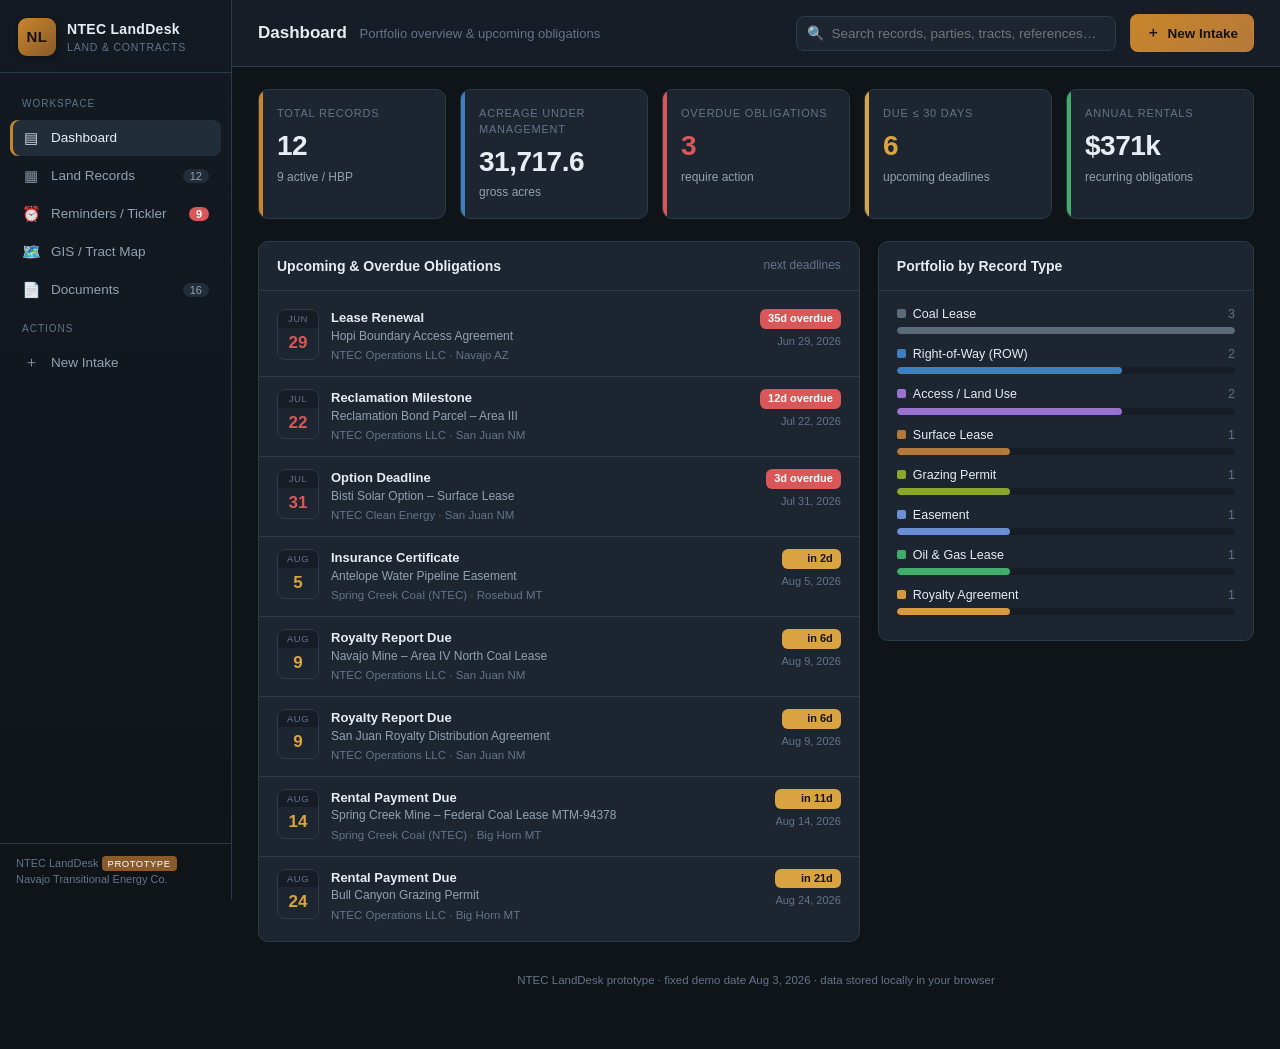
==== commit f625b019: "Add mock PDF documents, GIS/PLSS tract map, and multi-doc intake - Generate real, openable mock PDF " ====
--- a/index.html
+++ b/index.html
@@ -275,6 +275,7 @@
       <button data-view="dashboard" class="active"><span class="ic">▤</span> Dashboard</button>
       <button data-view="records"><span class="ic">▦</span> Land Records <span class="count" id="nav-records">0</span></button>
       <button data-view="reminders"><span class="ic">⏰</span> Reminders / Tickler <span class="count alertcount" id="nav-rem">0</span></button>
+      <button data-view="gis"><span class="ic">🗺️</span> GIS / Tract Map</button>
       <button data-view="documents"><span class="ic">📄</span> Documents <span class="count" id="nav-docs">0</span></button>
       <div class="label">Actions</div>
       <button id="btn-intake-side"><span class="ic">＋</span> New Intake</button>
@@ -384,7 +385,7 @@
               <div class="big">📎</div>
               <div>Drop a scanned lease/contract here, or <strong>click to browse</strong></div>
               <div class="hint" style="margin-top:4px;">PDF, TIFF, DOCX — filename is stored on the record (demo does not upload files)</div>
-              <input type="file" id="f-file" style="display:none;" />
+              <input type="file" id="f-file" multiple style="display:none;" />
             </div>
             <div id="file-preview"></div>
           </div>
@@ -414,8 +415,23 @@
   </div>
 </div>
 
+<!-- Document Viewer Modal -->
+<div class="overlay" id="doc-overlay">
+  <div class="modal wide" style="max-width:920px;">
+    <div class="mh">
+      <h2 id="doc-title" style="font-size:14px;">Document</h2>
+      <a id="doc-download" class="btn sm" style="margin-left:auto;" download>⬇ Download</a>
+      <button class="x" data-close style="margin-left:6px;">&times;</button>
+    </div>
+    <div class="mb" style="padding:0;background:#525659;">
+      <iframe id="doc-frame" title="Document preview" style="width:100%;height:70vh;border:none;display:block;"></iframe>
+    </div>
+  </div>
+</div>
+
 <div class="toast" id="toast"></div>
 
+<script id="docblob">window.DOC_BLOB={"REC-1000":[{"name":"REC-1000-navajo-mine-area-iv-north-coal-lease.pdf","kind":"Lease Agreement","data":"[data-uri]"}],"REC-1001":[{"name":"REC-1001-four-corners-rail-spur-right-of-way.pdf","kind":"ROW Grant","data":"[data-uri]"},{"name":"REC-1001-right-of-way-renewal-memo.pdf","kind":"Memo","data":"[data-uri]"}],"REC-1002":[{"name":"REC-1002-bisti-solar-option-surface-lease.pdf","kind":"Lease Agreement","data":"[data-uri]"},{"name":"REC-1002-option-exercise-notice.pdf","kind":"Memo","data":"[data-uri]"}],"REC-1003":[{"name":"REC-1003-bull-canyon-grazing-permit.pdf","kind":"Permit","data":"[data-uri]"}],"REC-1004":[{"name":"REC-1004-spring-creek-mine-federal-coal-lease-mtm-94378.pdf","kind":"Lease Agreement","data":"[data-uri]"},{"name":"REC-1004-advance-rental-notice.pdf","kind":"Memo","data":"[data-uri]"}],"REC-1005":[{"name":"REC-1005-antelope-water-pipeline-easement.pdf","kind":"Easement","data":"[data-uri]"}],"REC-1006":[{"name":"REC-1006-section-16-oil-gas-lease-yazzie.pdf","kind":"Lease Agreement","data":"[data-uri]"}],"REC-1007":[{"name":"REC-1007-mesa-verde-transmission-corridor-row.pdf","kind":"ROW Grant","data":"[data-uri]"}],"REC-1008":[{"name":"REC-1008-reclamation-bond-parcel-area-iii.pdf","kind":"Agreement","data":"[data-uri]"},{"name":"REC-1008-reclamation-milestone-report.pdf","kind":"Memo","data":"[data-uri]"}],"REC-1009":[{"name":"REC-1009-hopi-boundary-access-agreement.pdf","kind":"Agreement","data":"[data-uri]"}],"REC-1010":[{"name":"REC-1010-powder-river-federal-coal-tract.pdf","kind":"Lease Agreement","data":"[data-uri]"}],"REC-1011":[{"name":"REC-1011-san-juan-royalty-distribution-agreement.pdf","kind":"Agreement","data":"[data-uri]"}]};</script>
 <script>
 /* ============================================================
    NTEC LandDesk — prototype land management & contract system
@@ -446,8 +462,7 @@
 const typeColor = (t) => (RECORD_TYPES.find(r => r.v === t) || {}).c || "#888";
 
 /* ---------- storage ---------- */
-const KEY = "ntec_landdesk_v1";
-let DB = load();
+const KEY = "ntec_landdesk_v3";
 
 function load() {
   try {
@@ -478,10 +493,13 @@
 }
 const T = TODAY.toISOString().slice(0, 10);
 
+/* DB is loaded after the date helpers above are initialized (seed() depends on them) */
+let DB = load();
+
 /* ---------- seed data ---------- */
 function seed() {
   let id = 1000;
-  const mk = (o) => Object.assign({ id: "REC-" + (id++), file: null, createdAt: T }, o);
+  const mk = (o) => Object.assign({ id: "REC-" + (id++), docs: [], createdAt: T }, o);
   const records = [
     mk({ name: "Navajo Mine – Area IV North Coal Lease", type: "Coal Lease", status: "Held by Production",
       lessor: "Navajo Nation", lessee: "NTEC Operations LLC", county: "San Juan", state: "NM",
@@ -544,6 +562,10 @@
       rental: 0, royalty: 12.5, obType: "Royalty Report Due", obDate: addDays(TODAY, 6),
       notes: "Governs royalty allocation across coal tracts. Quarterly reconciliation." }),
   ];
+  // Attach generated mock PDF documents (see window.DOC_BLOB, injected below)
+  records.forEach(r => {
+    r.docs = (window.DOC_BLOB && window.DOC_BLOB[r.id]) ? window.DOC_BLOB[r.id].slice() : [];
+  });
   return { records };
 }
 
@@ -576,7 +598,7 @@
 
 function updateNavCounts() {
   $("#nav-records").textContent = DB.records.length;
-  $("#nav-docs").textContent = DB.records.filter(r => r.file).length;
+  $("#nav-docs").textContent = DB.records.reduce((n, r) => n + ((r.docs && r.docs.length) || 0), 0);
   const alerts = DB.records.map(reminderState).filter(r => r && r.level !== "ok").length;
   $("#nav-rem").textContent = alerts;
 }
@@ -587,6 +609,7 @@
     dashboard: ["Dashboard", "Portfolio overview & upcoming obligations"],
     records: ["Land Records", "Leases, ROWs, easements & agreements"],
     reminders: ["Reminders / Tickler", "Obligation calendar & deadlines"],
+    gis: ["GIS / Tract Map", "PLSS township grid & tract footprints"],
     documents: ["Documents", "Intake & instrument repository"],
   };
   $("#page-title").firstChild.textContent = titles[VIEW][0] + " ";
@@ -595,6 +618,7 @@
   if (VIEW === "dashboard") renderDashboard();
   else if (VIEW === "records") renderRecords();
   else if (VIEW === "reminders") renderReminders();
+  else if (VIEW === "gis") renderGIS();
   else if (VIEW === "documents") renderDocuments();
 }
 
@@ -799,31 +823,213 @@
   `;
 }
 
+/* ---------- document viewer ---------- */
+let _lastBlobUrl = null;
+function openDoc(recId, idx) {
+  const r = DB.records.find(x => x.id === recId);
+  if (!r || !r.docs || !r.docs[idx]) return;
+  const d = r.docs[idx];
+  $("#doc-title").textContent = d.name;
+  const [meta, b64] = String(d.data).split(",");
+  const mime = ((meta || "").match(/:(.*?);/) || [])[1] || "application/octet-stream";
+  let src = d.data;
+  try {
+    const bin = atob(b64 || "");
+    const arr = new Uint8Array(bin.length);
+    for (let i = 0; i < bin.length; i++) arr[i] = bin.charCodeAt(i);
+    if (_lastBlobUrl) URL.revokeObjectURL(_lastBlobUrl);
+    _lastBlobUrl = URL.createObjectURL(new Blob([arr], { type: mime }));
+    src = _lastBlobUrl;
+  } catch (e) { /* fall back to data URI */ }
+  $("#doc-frame").src = src;
+  const dl = $("#doc-download");
+  dl.href = src; dl.setAttribute("download", d.name);
+  $("#doc-overlay").classList.add("open");
+}
+
+/* ---------- GIS / PLSS tract map ---------- */
+// Standard PLSS section numbering: serpentine, section 1 in NE corner.
+const SECTION_GRID = (() => {
+  const rows = [
+    [6, 5, 4, 3, 2, 1],
+    [7, 8, 9, 10, 11, 12],
+    [18, 17, 16, 15, 14, 13],
+    [19, 20, 21, 22, 23, 24],
+    [30, 29, 28, 27, 26, 25],
+    [31, 32, 33, 34, 35, 36],
+  ];
+  const map = {};
+  rows.forEach((row, r) => row.forEach((sec, c) => map[sec] = { r, c }));
+  return map;
+})();
+
+function parseLegal(legal) {
+  if (!legal) return null;
+  const tm = legal.match(/T\s*(\d+)\s*([NS])\s*R\s*(\d+)\s*([EW])/i);
+  if (!tm) return null;
+  const twp = `T${tm[1]}${tm[2].toUpperCase()} R${tm[3]}${tm[4].toUpperCase()}`;
+  const sections = [];
+  const secPart = legal.slice(legal.indexOf(tm[0]) + tm[0].length);
+  // grab number ranges after "Sec"
+  const secMatch = secPart.match(/Sec[^0-9]*([\d,\s–—-]+)/i);
+  if (secMatch) {
+    secMatch[1].split(",").forEach(tok => {
+      const rg = tok.trim().match(/(\d+)\s*[–—-]\s*(\d+)/);
+      if (rg) { for (let n = +rg[1]; n <= +rg[2]; n++) sections.push(n); }
+      else { const s = tok.trim().match(/\d+/); if (s) sections.push(+s[0]); }
+    });
+  }
+  return { twp, sections: sections.filter(n => n >= 1 && n <= 36) };
+}
+
+let GIS_TWP = null;
+function renderGIS() {
+  // index records by township
+  const twps = {};
+  const unmapped = [];
+  DB.records.forEach(r => {
+    const p = parseLegal(r.legal);
+    if (!p) { unmapped.push(r); return; }
+    (twps[p.twp] = twps[p.twp] || []).push({ r, sections: p.sections });
+  });
+  const twpKeys = Object.keys(twps).sort();
+  if (!GIS_TWP || !twps[GIS_TWP]) GIS_TWP = twpKeys[0] || null;
+
+  const inTwp = GIS_TWP ? twps[GIS_TWP] : [];
+  const twpAcres = inTwp.reduce((s, x) => s + (Number(x.r.acres) || 0), 0);
+
+  content.innerHTML = `
+    <div style="display:grid;grid-template-columns:280px 1fr;gap:18px;align-items:start;">
+      <div style="display:flex;flex-direction:column;gap:14px;">
+        <div class="panel">
+          <div class="ph"><h3>Townships</h3><span class="sub" style="margin-left:auto;">${twpKeys.length} mapped</span></div>
+          <div class="pb" id="twp-list"></div>
+        </div>
+        <div class="panel">
+          <div class="ph"><h3>Tracts in view</h3><span class="sub" style="margin-left:auto;">${inTwp.length}</span></div>
+          <div class="pb" id="twp-records"></div>
+        </div>
+      </div>
+      <div class="panel">
+        <div class="ph">
+          <h3 id="gis-title">${GIS_TWP || "No mapped tracts"}</h3>
+          <span class="sub" style="margin-left:auto;">${twpAcres.toLocaleString()} ac · ${inTwp.length} tracts · 6 mi × 6 mi</span>
+        </div>
+        <div class="pb" style="padding:18px;display:flex;flex-direction:column;align-items:center;">
+          <div id="gis-map"></div>
+          <div class="pill-legend" style="justify-content:center;margin-top:16px;" id="gis-legend"></div>
+          <div style="font-size:11px;color:var(--text-faint);margin-top:8px;">Public Land Survey System · 36 sections/township · click a highlighted tract to open the record</div>
+        </div>
+      </div>
+    </div>`;
+
+  // township list
+  $("#twp-list").innerHTML = twpKeys.length ? twpKeys.map(k => {
+    const on = k === GIS_TWP;
+    const n = twps[k].length;
+    return `<button class="nav-twp" data-twp="${k}" style="display:flex;width:100%;align-items:center;gap:8px;background:${on ? 'var(--panel-2)' : 'transparent'};border:none;color:${on ? 'var(--text)' : 'var(--text-dim)'};padding:10px 16px;text-align:left;${on ? 'box-shadow:inset 3px 0 0 var(--accent);' : ''}cursor:pointer;">
+      <span style="font-weight:600;">${k}</span>
+      <span class="count" style="margin-left:auto;">${n}</span>
+    </button>`;
+  }).join("") + (unmapped.length ? `<div style="padding:10px 16px;font-size:11.5px;color:var(--text-faint);border-top:1px solid var(--border);">${unmapped.length} record(s) without a mappable legal description</div>` : "")
+    : `<div class="empty" style="padding:24px;">No mappable tracts.</div>`;
+
+  $("#twp-records").innerHTML = inTwp.length ? inTwp.map(x => `
+    <div class="rem-item" style="cursor:pointer;padding:11px 16px;" onclick="openDetail('${x.r.id}')">
+      <span style="width:10px;height:10px;border-radius:2px;background:${typeColor(x.r.type)};margin-top:4px;flex:0 0 auto;"></span>
+      <div class="rem-body">
+        <div class="t" style="font-size:12.5px;">${esc(x.r.name)}</div>
+        <div class="meta">${esc(x.r.type)} · Sec ${x.sections.length ? x.sections.join(", ") : "—"} · ${(Number(x.r.acres) || 0).toLocaleString()} ac</div>
+      </div>
+    </div>`).join("") : `<div class="empty" style="padding:20px;">Select a township.</div>`;
+
+  // legend (types present in this township)
+  const typesHere = [...new Set(inTwp.map(x => x.r.type))];
+  $("#gis-legend").innerHTML = typesHere.map(t =>
+    `<span><span class="dot" style="background:${typeColor(t)}"></span>${t}</span>`).join("") || "";
+
+  drawTownship(inTwp);
+
+  document.querySelectorAll(".nav-twp").forEach(b => b.onclick = () => { GIS_TWP = b.dataset.twp; renderGIS(); });
+}
+
+function drawTownship(inTwp) {
+  const N = 6, cell = 74, pad = 26, size = N * cell;
+  const W = size + pad * 2, H = size + pad * 2;
+  const secXY = (sec) => { const g = SECTION_GRID[sec]; return g ? { x: pad + g.c * cell, y: pad + g.r * cell } : null; };
+
+  let parcels = "";
+  inTwp.forEach((x, idx) => {
+    const col = typeColor(x.r.type);
+    x.sections.forEach(sec => {
+      const p = secXY(sec);
+      if (!p) return;
+      parcels += `<rect x="${p.x + 3}" y="${p.y + 3}" width="${cell - 6}" height="${cell - 6}" rx="3"
+        fill="${col}" fill-opacity="0.45" stroke="${col}" stroke-width="1.5"
+        style="cursor:pointer;" onclick="openDetail('${x.r.id}')">
+        <title>${esc(x.r.name)} — ${esc(x.r.type)} (Sec ${sec})</title></rect>`;
+    });
+  });
+
+  // grid + section numbers
+  let grid = "";
+  for (let r = 0; r < N; r++) for (let c = 0; c < N; c++) {
+    const x = pad + c * cell, y = pad + r * cell;
+    const sec = Object.keys(SECTION_GRID).find(s => SECTION_GRID[s].r === r && SECTION_GRID[s].c === c);
+    grid += `<rect x="${x}" y="${y}" width="${cell}" height="${cell}" fill="none" stroke="var(--border)" stroke-width="1"></rect>
+      <text x="${x + cell - 6}" y="${y + 15}" text-anchor="end" font-size="10" fill="var(--text-faint)" font-family="monospace">${sec}</text>`;
+  }
+
+  const map = `
+    <svg width="${W}" height="${H}" viewBox="0 0 ${W} ${H}" style="max-width:100%;height:auto;background:var(--bg-2);border:1px solid var(--border);border-radius:10px;">
+      <rect x="${pad}" y="${pad}" width="${size}" height="${size}" fill="var(--panel)"></rect>
+      ${grid}
+      ${parcels}
+      <rect x="${pad}" y="${pad}" width="${size}" height="${size}" fill="none" stroke="var(--accent)" stroke-width="2"></rect>
+      <text x="${pad}" y="${pad - 9}" font-size="11" fill="var(--text-dim)" font-family="monospace">N ↑</text>
+      <text x="${W - pad}" y="${H - 8}" text-anchor="end" font-size="10" fill="var(--text-faint)" font-family="monospace">1 sec = 1 sq mi (640 ac)</text>
+    </svg>`;
+  $("#gis-map").innerHTML = map;
+}
+
 /* ---------- documents view ---------- */
 function renderDocuments() {
-  const recs = DB.records.slice().sort((a, b) => (b.createdAt || "").localeCompare(a.createdAt || ""));
+  // Flatten every attached document into its own row
+  const rows = [];
+  DB.records.forEach(r => (r.docs || []).forEach((d, i) => rows.push({ r, d, i })));
+  rows.sort((a, b) => (b.r.createdAt || "").localeCompare(a.r.createdAt || ""));
+
   content.innerHTML = `
     <div class="table-tools">
-      <span style="color:var(--text-faint);font-size:12.5px;">Document repository — ${recs.filter(r => r.file).length} attached files across ${recs.length} records</span>
+      <span style="color:var(--text-faint);font-size:12.5px;">Document repository — <strong>${rows.length}</strong> instruments filed across ${DB.records.length} records</span>
       <button class="btn sm primary" id="doc-intake" style="margin-left:auto;">＋ Intake Document</button>
     </div>
     <div class="table-wrap">
       <table>
-        <thead><tr><th>Instrument</th><th>Type</th><th>Recording No.</th><th>Attached File</th><th>Effective</th><th>Logged</th></tr></thead>
+        <thead><tr><th>Document</th><th>Kind</th><th>Record</th><th>Type</th><th>Recording No.</th><th style="text-align:right;">Size</th><th>Open</th></tr></thead>
         <tbody>
-          ${recs.map(r => `
-            <tr onclick="openDetail('${r.id}')">
-              <td><div class="doc-name">${esc(r.name)}</div><div class="doc-ref">${esc(r.lessee || "")}</div></td>
+          ${rows.length ? rows.map(({ r, d, i }) => `
+            <tr onclick="openDoc('${r.id}',${i})">
+              <td><div class="doc-name">📄 ${esc(d.name)}</div></td>
+              <td><span class="doc-ref">${esc(d.kind || "Document")}</span></td>
+              <td><div class="party">${esc(r.name)}</div><div class="party r">${esc(r.lessee || "")}</div></td>
               <td><span class="type-tag"><span class="dot" style="background:${typeColor(r.type)}"></span>${esc(r.type)}</span></td>
               <td>${esc(r.ref || "—")}</td>
-              <td>${r.file ? `<span class="file-pill" style="margin:0;">📄 ${esc(r.file)}</span>` : `<span class="doc-ref">no file attached</span>`}</td>
-              <td>${fmtDate(r.eff)}</td>
-              <td>${fmtDate(r.createdAt)}</td>
-            </tr>`).join("")}
+              <td style="text-align:right;">${dataSize(d.data)}</td>
+              <td><button class="btn sm" onclick="event.stopPropagation();openDoc('${r.id}',${i})">View</button></td>
+            </tr>`).join("") : `<tr><td colspan="7"><div class="empty">No documents filed yet.</div></td></tr>`}
         </tbody>
       </table>
     </div>`;
   $("#doc-intake").onclick = () => openIntake();
+}
+
+function dataSize(dataURI) {
+  if (!dataURI) return "—";
+  const i = dataURI.indexOf(",");
+  const b64 = i >= 0 ? dataURI.slice(i + 1) : dataURI;
+  const bytes = Math.floor(b64.length * 3 / 4);
+  return bytes < 1024 ? bytes + " B" : (bytes / 1024).toFixed(1) + " KB";
 }
 
 /* ---------- detail drawer ---------- */
@@ -868,8 +1074,16 @@
     ${r.notes ? `<div class="detail-section"><h4>Notes</h4><div style="font-size:13.5px;color:var(--text-dim);">${esc(r.notes)}</div></div>` : ""}
 
     <div class="detail-section">
-      <h4>Attached Document</h4>
-      ${r.file ? `<span class="file-pill">📄 ${esc(r.file)}</span>` : `<div class="doc-ref">No file attached to this record.</div>`}
+      <h4>Attached Documents ${r.docs && r.docs.length ? `(${r.docs.length})` : ""}</h4>
+      ${r.docs && r.docs.length ? r.docs.map((d, i) => `
+        <div class="ob-row" style="cursor:pointer;" onclick="openDoc('${r.id}',${i})">
+          <span style="font-size:16px;">📄</span>
+          <div style="min-width:0;">
+            <div style="font-weight:600;">${esc(d.name)}</div>
+            <div class="doc-ref">${esc(d.kind || "Document")} · ${dataSize(d.data)}</div>
+          </div>
+          <span class="d"><button class="btn sm" onclick="event.stopPropagation();openDoc('${r.id}',${i})">View</button></span>
+        </div>`).join("") : `<div class="doc-ref">No documents attached to this record.</div>`}
     </div>
   `;
   $("#detail-overlay").classList.add("open");
@@ -885,7 +1099,7 @@
 };
 
 /* ---------- intake form ---------- */
-let pendingFile = null;
+let pendingDocs = [];
 function fillSelect(el, arr, sel) {
   el.innerHTML = arr.map(v => {
     const val = typeof v === "string" ? v : v.v;
@@ -915,18 +1129,38 @@
   $("#f-royalty").value = r ? r.royalty : "";
   $("#f-obdate").value = r ? r.obDate : "";
   $("#f-notes").value = r ? r.notes : "";
-  pendingFile = r ? r.file : null;
+  pendingDocs = r && r.docs ? r.docs.map(d => Object.assign({}, d)) : [];
   renderFilePreview();
   $("#intake-overlay").classList.add("open");
   setTimeout(() => $("#f-name").focus(), 50);
 }
 
 function renderFilePreview() {
-  $("#file-preview").innerHTML = pendingFile
-    ? `<span class="file-pill">📄 ${esc(pendingFile)} <button type="button" onclick="clearFile()" style="background:none;border:none;color:var(--text-faint);cursor:pointer;">✕</button></span>`
-    : "";
-}
-function clearFile() { pendingFile = null; renderFilePreview(); }
+  const el = $("#file-preview");
+  if (!pendingDocs.length) { el.innerHTML = ""; return; }
+  el.innerHTML = `<div style="display:flex;flex-wrap:wrap;gap:8px;margin-top:10px;">` +
+    pendingDocs.map((d, i) => `<span class="file-pill">📄 ${esc(d.name)}
+      <button type="button" onclick="removeDoc(${i})" style="background:none;border:none;color:var(--text-faint);cursor:pointer;">✕</button></span>`).join("") +
+    `</div>`;
+}
+function removeDoc(i) { pendingDocs.splice(i, 1); renderFilePreview(); }
+
+function addFiles(fileList) {
+  const files = Array.from(fileList || []);
+  files.forEach(f => {
+    const reader = new FileReader();
+    reader.onload = () => {
+      pendingDocs.push({ name: f.name, kind: kindFromName(f.name), data: reader.result });
+      renderFilePreview();
+    };
+    reader.readAsDataURL(f);
+  });
+}
+function kindFromName(n) {
+  const ext = (n.split(".").pop() || "").toLowerCase();
+  return ({ pdf: "PDF", doc: "Word", docx: "Word", tif: "Scan", tiff: "Scan",
+    jpg: "Image", jpeg: "Image", png: "Image", xls: "Spreadsheet", xlsx: "Spreadsheet" })[ext] || "Document";
+}
 
 $("#intake-save").onclick = () => {
   const name = $("#f-name").value.trim();
@@ -951,7 +1185,7 @@
     obType: obType === "— none —" ? "" : obType,
     obDate: $("#f-obdate").value,
     notes: $("#f-notes").value.trim(),
-    file: pendingFile,
+    docs: pendingDocs.slice(),
   };
   if (id) {
     const i = DB.records.findIndex(x => x.id === id);
@@ -977,10 +1211,10 @@
 /* ---------- file dropzone ---------- */
 const dz = $("#dropzone");
 dz.onclick = () => $("#f-file").click();
-$("#f-file").onchange = (e) => { if (e.target.files[0]) { pendingFile = e.target.files[0].name; renderFilePreview(); } };
+$("#f-file").onchange = (e) => { addFiles(e.target.files); e.target.value = ""; };
 ["dragenter", "dragover"].forEach(ev => dz.addEventListener(ev, e => { e.preventDefault(); dz.classList.add("drag"); }));
 ["dragleave", "drop"].forEach(ev => dz.addEventListener(ev, e => { e.preventDefault(); dz.classList.remove("drag"); }));
-dz.addEventListener("drop", e => { const f = e.dataTransfer.files[0]; if (f) { pendingFile = f.name; renderFilePreview(); } });
+dz.addEventListener("drop", e => { e.preventDefault(); addFiles(e.dataTransfer.files); });
 
 /* ---------- misc ---------- */
 function closeAll() { document.querySelectorAll(".overlay").forEach(o => o.classList.remove("open")); }
@@ -1007,7 +1241,8 @@
 });
 
 window.openDetail = openDetail;
-window.clearFile = clearFile;
+window.openDoc = openDoc;
+window.removeDoc = removeDoc;
 
 render();
 </script>
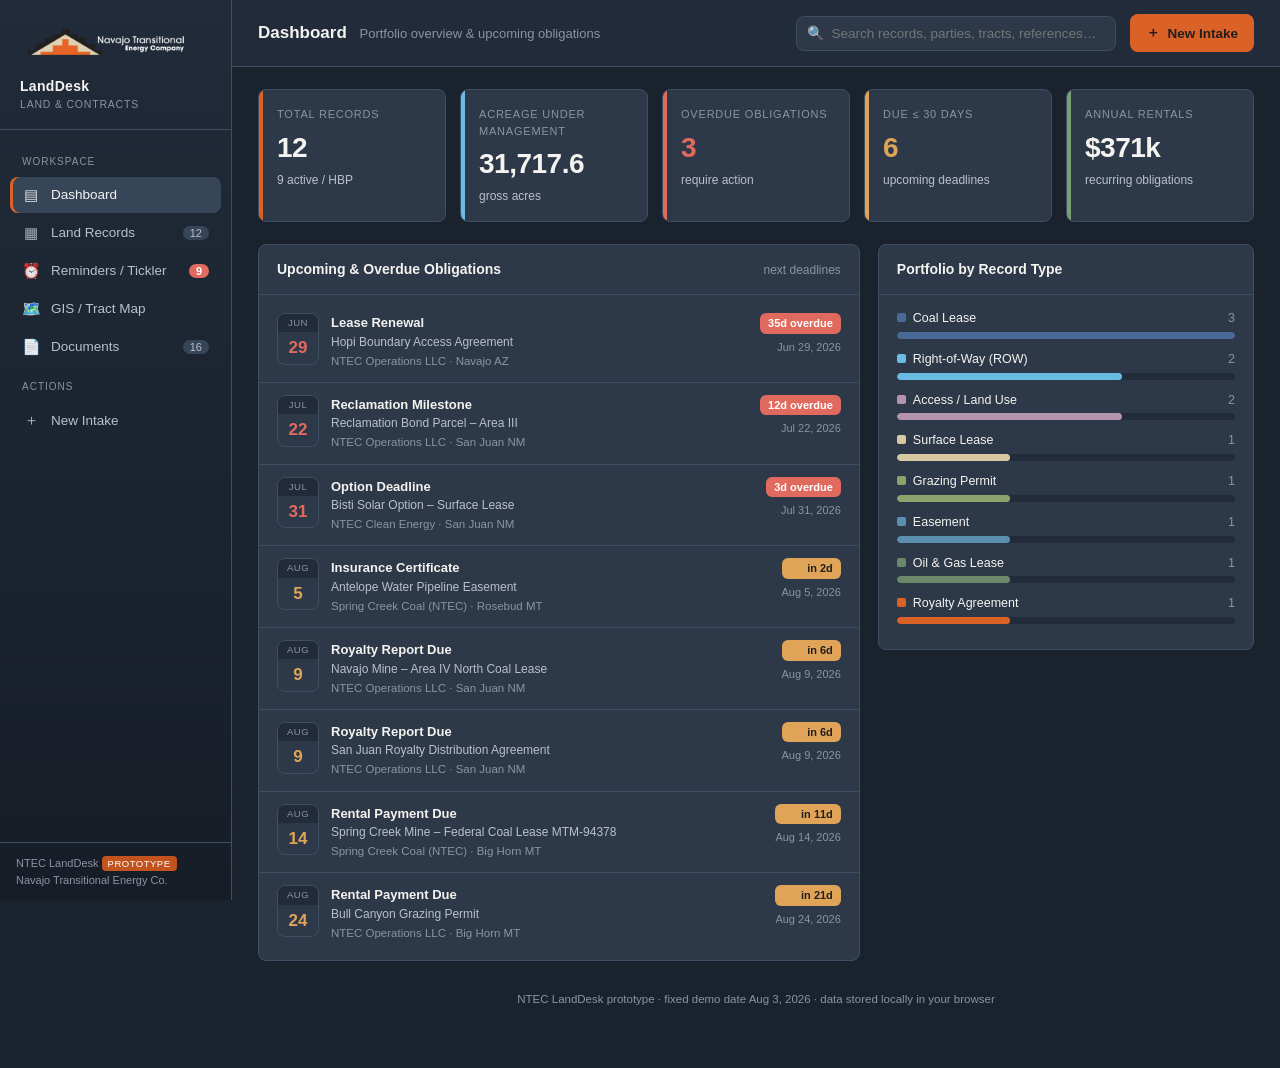
==== commit 4de3e74a: "style: rebrand UI to the official NTEC design system - Remap theme tokens to the official NTEC palet" ====
--- a/index.html
+++ b/index.html
@@ -5,57 +5,84 @@
 <meta name="viewport" content="width=device-width, initial-scale=1.0" />
 <title>NTEC Land Management System</title>
 <style>
+  /* ==========================================================================
+     NTEC design tokens — dark UI theme built from the official NTEC palette.
+     Source of truth: design-system/css/ntec-tokens.css (NTEC Brand Standards
+     Guideline, May 2024). Primary palette: Orange #DA6227, Sky #69BDE2,
+     Sand #D8C9A3, Black #211E1F. Secondary: Steel #496A96, Navy #2D3949,
+     Brown #31261D, Sage #6C886A, Mauve #9B7793.
+     The brand guide does not define a dark mode; surfaces below are anchored to
+     the NTEC Navy family and accents use the primary palette verbatim.
+     ========================================================================== */
   :root {
-    --bg: #0f1419;
-    --bg-2: #161d26;
-    --panel: #1c2530;
-    --panel-2: #222d3a;
-    --border: #2c3a49;
-    --text: #e6edf3;
-    --text-dim: #93a1b0;
-    --text-faint: #64748b;
-    --accent: #c8862b;      /* earthen gold */
-    --accent-2: #d99a3f;
-    --brand: #8a5a2b;       /* mesa brown */
-    --brand-2: #b5793a;
-    --sky: #3f7fbf;
-    --green: #3fae6a;
-    --amber: #d9a441;
-    --red: #d95757;
-    --shadow: 0 2px 8px rgba(0,0,0,.35);
-    --radius: 10px;
+    /* Fonts — brand-mandated Franklin Gothic Medium (display) + Calibri (body) */
+    --font-display: "Franklin Gothic Medium", "Franklin Gothic",
+                    "ITC Franklin Gothic", "Arial Narrow", Arial, sans-serif;
+    --font-body: Calibri, "Carlito", "Segoe UI", Tahoma,
+                 "Helvetica Neue", Helvetica, Arial, sans-serif;
+
+    /* Surfaces — NTEC Navy family */
+    --bg: #1a222e;          /* darkened navy */
+    --bg-2: #212b39;
+    --panel: #2d3949;       /* NTEC Navy (Pantone 433 C) */
+    --panel-2: #374559;
+    --border: #3e4e63;
+
+    /* Text — near-white on dark */
+    --text: #f5f3ef;
+    --text-dim: #b9c0cb;
+    --text-faint: #8a94a2;
+
+    /* Accents — NTEC primary palette */
+    --accent: #da6227;      /* NTEC Orange (Pantone 1655 C) — primary CTA */
+    --accent-2: #e1743d;    /* orange, lightened for hover */
+    --brand: #c2531f;       /* orange, darkened (action-primary-active) */
+    --brand-2: #da6227;
+    --sky: #69bde2;         /* NTEC Sky (Pantone 2915 C) — links, focus */
+
+    /* Status — palette-derived, lightened for legibility on dark surfaces */
+    --green: #7b9e79;       /* Sage family (success) */
+    --amber: #e0a458;       /* warm amber (warning) — distinct from CTA orange */
+    --red: #e06a5e;         /* danger */
+
+    --shadow: 0 2px 8px rgba(20,26,36,.5);
+    --radius: 8px;          /* --ntec-radius-lg */
   }
   * { box-sizing: border-box; }
   html, body { margin: 0; padding: 0; height: 100%; }
   body {
-    font-family: "Segoe UI", -apple-system, BlinkMacSystemFont, Roboto, Helvetica, Arial, sans-serif;
+    font-family: var(--font-body);
     background: var(--bg);
     color: var(--text);
     font-size: 14px;
-    line-height: 1.45;
-  }
+    line-height: 1.5;
+  }
+  /* Headings, eyebrows, table headers, buttons use the NTEC display face */
+  h1, h2, h3, h4, .page-title, .stat .v, .stat .k, .nav .label,
+  thead th, .btn, .field label { font-family: var(--font-display); }
   button { font-family: inherit; cursor: pointer; }
   a { color: var(--sky); text-decoration: none; }
 
   /* Layout */
   .app { display: grid; grid-template-columns: 232px 1fr; min-height: 100vh; }
   .sidebar {
-    background: linear-gradient(180deg, #131a22 0%, #0f1419 100%);
+    background: linear-gradient(180deg, #212b39 0%, #161d27 100%);
     border-right: 1px solid var(--border);
     display: flex; flex-direction: column;
     position: sticky; top: 0; height: 100vh;
   }
   .brand {
-    padding: 18px 18px 16px; border-bottom: 1px solid var(--border);
-    display: flex; align-items: center; gap: 11px;
-  }
+    padding: 20px 18px 16px; border-bottom: 1px solid var(--border);
+    display: flex; flex-direction: column; align-items: flex-start; gap: 12px;
+  }
+  /* Official NTEC horizontal logo (4C, white text) — reversed variant for dark
+     surfaces per brand guide. Min digital width 85px; shown at 176px with the
+     clear space the border/padding provide. Do not recolor, stretch, or crop. */
   .brand .logo {
-    width: 38px; height: 38px; border-radius: 9px; flex: 0 0 auto;
-    background: linear-gradient(135deg, var(--accent) 0%, var(--brand) 100%);
-    display: grid; place-items: center; font-weight: 800; color: #17110a;
-    font-size: 15px; letter-spacing: .5px; box-shadow: var(--shadow);
-  }
-  .brand h1 { font-size: 14px; margin: 0; font-weight: 700; letter-spacing: .3px; }
+    width: 176px; max-width: 100%; height: auto; display: block;
+  }
+  .brand .app-name { padding-left: 2px; }
+  .brand h1 { font-size: 14px; margin: 0; font-weight: 600; letter-spacing: .3px; color: var(--text); }
   .brand .sub { font-size: 10.5px; color: var(--text-faint); letter-spacing: .8px; text-transform: uppercase; }
 
   .nav { padding: 12px 10px; display: flex; flex-direction: column; gap: 2px; flex: 1; }
@@ -73,7 +100,7 @@
     margin-left: auto; font-size: 11px; background: var(--panel-2); color: var(--text-dim);
     padding: 1px 7px; border-radius: 10px; min-width: 20px; text-align: center;
   }
-  .nav button.active .count { background: var(--accent); color: #17110a; font-weight: 700; }
+  .nav button.active .count { background: var(--accent); color: #211e1f; font-weight: 700; }
   .nav .alertcount { background: var(--red) !important; color: #fff !important; font-weight: 700; }
 
   .sidebar-foot { padding: 12px 16px; border-top: 1px solid var(--border); font-size: 11px; color: var(--text-faint); }
@@ -100,7 +127,7 @@
     display: inline-flex; align-items: center; gap: 7px; transition: filter .12s, background .12s;
   }
   .btn:hover { background: var(--panel); }
-  .btn.primary { background: linear-gradient(135deg, var(--accent) 0%, var(--brand-2) 100%); border-color: transparent; color: #17110a; }
+  .btn.primary { background: linear-gradient(135deg, var(--accent) 0%, var(--brand-2) 100%); border-color: transparent; color: #211e1f; }
   .btn.primary:hover { filter: brightness(1.07); }
   .btn.ghost { background: transparent; }
   .btn.sm { padding: 6px 11px; font-size: 12.5px; }
@@ -141,7 +168,7 @@
     font-size: 12px; padding: 5px 11px; border-radius: 20px; border: 1px solid var(--border);
     background: var(--panel); color: var(--text-dim);
   }
-  .chip.on { background: var(--accent); border-color: transparent; color: #17110a; font-weight: 700; }
+  .chip.on { background: var(--accent); border-color: transparent; color: #211e1f; font-weight: 700; }
   .table-wrap { border: 1px solid var(--border); border-radius: var(--radius); overflow: hidden; background: var(--panel); }
   table { width: 100%; border-collapse: collapse; }
   thead th {
@@ -163,19 +190,20 @@
 
   .badge { display: inline-flex; align-items: center; gap: 5px; font-size: 11.5px; font-weight: 600; padding: 3px 9px; border-radius: 20px; white-space: nowrap; }
   .badge::before { content: ""; width: 6px; height: 6px; border-radius: 50%; background: currentColor; }
-  .b-active { color: #58d38a; background: rgba(63,174,106,.13); }
-  .b-pending { color: #e0b452; background: rgba(217,164,65,.14); }
-  .b-expired { color: #ea7a7a; background: rgba(217,87,87,.14); }
-  .b-negotiation { color: #6fb0ea; background: rgba(63,127,191,.16); }
-  .b-hbp { color: #b79cf0; background: rgba(150,110,230,.15); }
-  .b-terminated { color: #9aa7b4; background: rgba(120,140,160,.14); }
+  /* Status badges — NTEC secondary palette (Sage/Amber/Sky/Mauve/Steel), lightened for dark bg */
+  .b-active { color: #9cc199; background: rgba(108,136,106,.18); }
+  .b-pending { color: #e0b452; background: rgba(224,164,88,.15); }
+  .b-expired { color: #ea8a80; background: rgba(224,106,94,.16); }
+  .b-negotiation { color: #8fcdea; background: rgba(105,189,226,.15); }
+  .b-hbp { color: #c2a7bb; background: rgba(155,119,147,.18); }
+  .b-terminated { color: #9aa7b4; background: rgba(73,106,150,.16); }
 
   .type-tag { font-size: 11.5px; color: var(--text-dim); }
   .type-tag .dot { display: inline-block; width: 8px; height: 8px; border-radius: 2px; margin-right: 6px; vertical-align: middle; }
 
   .rem-flag { font-size: 11px; font-weight: 700; padding: 2px 8px; border-radius: 6px; }
   .rem-over { color: #fff; background: var(--red); }
-  .rem-soon { color: #17110a; background: var(--amber); }
+  .rem-soon { color: #211e1f; background: var(--amber); }
   .rem-ok { color: var(--text-dim); background: var(--panel-2); }
 
   .empty { padding: 50px; text-align: center; color: var(--text-faint); }
@@ -229,6 +257,11 @@
   .dropzone:hover, .dropzone.drag { border-color: var(--accent); background: var(--panel-2); color: var(--text-dim); }
   .dropzone .big { font-size: 26px; margin-bottom: 6px; }
   .file-pill { display: inline-flex; align-items: center; gap: 8px; margin-top: 10px; background: var(--panel-2); border: 1px solid var(--border); padding: 6px 12px; border-radius: 8px; font-size: 12.5px; }
+  .autofill-hint { margin-top: 10px; font-size: 12px; padding: 9px 12px; border-radius: 8px; background: rgba(200,134,43,.12); border: 1px solid rgba(200,134,43,.35); color: var(--accent-2); }
+  .autofill-hint span { color: var(--text-faint); }
+  .autofill-hint.muted { background: var(--panel-2); border-color: var(--border); color: var(--text-faint); }
+  @keyframes flashfill { 0% { background: rgba(200,134,43,.35); border-color: var(--accent); } 100% { background: var(--panel); border-color: var(--border); } }
+  .field input.prefilled, .field select.prefilled { animation: flashfill 1.6s ease; }
 
   /* Detail drawer */
   .kv { display: grid; grid-template-columns: 150px 1fr; gap: 9px 16px; }
@@ -264,9 +297,11 @@
   <!-- Sidebar -->
   <aside class="sidebar">
     <div class="brand">
-      <div class="logo">NL</div>
-      <div>
-        <h1>NTEC LandDesk</h1>
+      <img class="logo"
+           src="design-system/assets/logos/horizontal/png/23-NEH-08761 - NTEC Logo-Suite_Horizontal-4C -WhiteText.png"
+           alt="Navajo Transitional Energy Company" />
+      <div class="app-name">
+        <h1>LandDesk</h1>
         <div class="sub">Land &amp; Contracts</div>
       </div>
     </div>
@@ -388,6 +423,7 @@
               <input type="file" id="f-file" multiple style="display:none;" />
             </div>
             <div id="file-preview"></div>
+            <div id="autofill-note"></div>
           </div>
         </div>
       </form>
@@ -431,24 +467,27 @@
 
 <div class="toast" id="toast"></div>
 
-<script id="docblob">window.DOC_BLOB={"REC-1000":[{"name":"REC-1000-navajo-mine-area-iv-north-coal-lease.pdf","kind":"Lease Agreement","data":"[data-uri]"}],"REC-1001":[{"name":"REC-1001-four-corners-rail-spur-right-of-way.pdf","kind":"ROW Grant","data":"[data-uri]"},{"name":"REC-1001-right-of-way-renewal-memo.pdf","kind":"Memo","data":"[data-uri]"}],"REC-1002":[{"name":"REC-1002-bisti-solar-option-surface-lease.pdf","kind":"Lease Agreement","data":"[data-uri]"},{"name":"REC-1002-option-exercise-notice.pdf","kind":"Memo","data":"[data-uri]"}],"REC-1003":[{"name":"REC-1003-bull-canyon-grazing-permit.pdf","kind":"Permit","data":"[data-uri]"}],"REC-1004":[{"name":"REC-1004-spring-creek-mine-federal-coal-lease-mtm-94378.pdf","kind":"Lease Agreement","data":"[data-uri]"},{"name":"REC-1004-advance-rental-notice.pdf","kind":"Memo","data":"[data-uri]"}],"REC-1005":[{"name":"REC-1005-antelope-water-pipeline-easement.pdf","kind":"Easement","data":"[data-uri]"}],"REC-1006":[{"name":"REC-1006-section-16-oil-gas-lease-yazzie.pdf","kind":"Lease Agreement","data":"[data-uri]"}],"REC-1007":[{"name":"REC-1007-mesa-verde-transmission-corridor-row.pdf","kind":"ROW Grant","data":"[data-uri]"}],"REC-1008":[{"name":"REC-1008-reclamation-bond-parcel-area-iii.pdf","kind":"Agreement","data":"[data-uri]"},{"name":"REC-1008-reclamation-milestone-report.pdf","kind":"Memo","data":"[data-uri]"}],"REC-1009":[{"name":"REC-1009-hopi-boundary-access-agreement.pdf","kind":"Agreement","data":"[data-uri]"}],"REC-1010":[{"name":"REC-1010-powder-river-federal-coal-tract.pdf","kind":"Lease Agreement","data":"[data-uri]"}],"REC-1011":[{"name":"REC-1011-san-juan-royalty-distribution-agreement.pdf","kind":"Agreement","data":"[data-uri]"}]};</script>
+<script id="docblob">window.DOC_BLOB={"REC-1000":[{"name":"REC-1000-navajo-mine-area-iv-north-coal-lease.pdf","kind":"Lease Agreement","data":"[data-uri]"}],"REC-1001":[{"name":"REC-1001-four-corners-rail-spur-right-of-way.pdf","kind":"ROW Grant","data":"[data-uri]"},{"name":"REC-1001-right-of-way-renewal-memo.pdf","kind":"Memo","data":"[data-uri]"}],"REC-1002":[{"name":"REC-1002-bisti-solar-option-surface-lease.pdf","kind":"Lease Agreement","data":"[data-uri]"},{"name":"REC-1002-option-exercise-notice.pdf","kind":"Memo","data":"[data-uri]"}],"REC-1003":[{"name":"REC-1003-bull-canyon-grazing-permit.pdf","kind":"Permit","data":"[data-uri]"}],"REC-1004":[{"name":"REC-1004-spring-creek-mine-federal-coal-lease-mtm-94378.pdf","kind":"Lease Agreement","data":"[data-uri]"},{"name":"REC-1004-advance-rental-notice.pdf","kind":"Memo","data":"[data-uri]"}],"REC-1005":[{"name":"REC-1005-antelope-water-pipeline-easement.pdf","kind":"Easement","data":"[data-uri]"}],"REC-1006":[{"name":"REC-1006-section-16-oil-gas-lease-yazzie.pdf","kind":"Lease Agreement","data":"[data-uri]"}],"REC-1007":[{"name":"REC-1007-mesa-verde-transmission-corridor-row.pdf","kind":"ROW Grant","data":"[data-uri]"}],"REC-1008":[{"name":"REC-1008-reclamation-bond-parcel-area-iii.pdf","kind":"Agreement","data":"[data-uri]"},{"name":"REC-1008-reclamation-milestone-report.pdf","kind":"Memo","data":"[data-uri]"}],"REC-1009":[{"name":"REC-1009-hopi-boundary-access-agreement.pdf","kind":"Agreement","data":"[data-uri]"}],"REC-1010":[{"name":"REC-1010-powder-river-federal-coal-tract.pdf","kind":"Lease Agreement","data":"[data-uri]"}],"REC-1011":[{"name":"REC-1011-san-juan-royalty-distribution-agreement.pdf","kind":"Agreement","data":"[data-uri]"}]};</script>
 <script>
 /* ============================================================
    NTEC LandDesk — prototype land management & contract system
    Self-contained: data persists in localStorage.
    ============================================================ */
 
+// Record-type data-viz colors drawn from the NTEC secondary palette
+// (design-standards.md recommends Steel → Sage → Mauve → Sky → Orange order);
+// entries beyond the five named colors use tints within the brand family.
 const RECORD_TYPES = [
-  { v: "Coal Lease",          c: "#5b6b7a" },
-  { v: "Oil & Gas Lease",     c: "#3fae6a" },
-  { v: "Mineral Lease",       c: "#c8862b" },
-  { v: "Surface Lease",       c: "#b5793a" },
-  { v: "Right-of-Way (ROW)",  c: "#3f7fbf" },
-  { v: "Easement",            c: "#6a8fd4" },
-  { v: "Grazing Permit",      c: "#8aa62b" },
-  { v: "Royalty Agreement",   c: "#d99a3f" },
-  { v: "Water Agreement",     c: "#2bb0b0" },
-  { v: "Access / Land Use",   c: "#9a72d0" },
+  { v: "Coal Lease",          c: "#496a96" },   /* Steel  */
+  { v: "Oil & Gas Lease",     c: "#6c886a" },   /* Sage   */
+  { v: "Mineral Lease",       c: "#9b7793" },   /* Mauve  */
+  { v: "Surface Lease",       c: "#d8c9a3" },   /* Sand   */
+  { v: "Right-of-Way (ROW)",  c: "#69bde2" },   /* Sky    */
+  { v: "Easement",            c: "#5a8fb0" },   /* Steel/Sky blend */
+  { v: "Grazing Permit",      c: "#8ca36b" },   /* Sage tint */
+  { v: "Royalty Agreement",   c: "#da6227" },   /* Orange */
+  { v: "Water Agreement",     c: "#7fb3c9" },   /* Sky, muted */
+  { v: "Access / Land Use",   c: "#b394ac" },   /* Mauve tint */
 ];
 const STATUSES = ["Active", "Pending", "In Negotiation", "Held by Production", "Expired", "Terminated"];
 const STATUS_CLASS = {
@@ -807,7 +846,7 @@
 
   const section = (title, list, color) => `
     <div class="panel" style="margin-bottom:18px;">
-      <div class="ph"><h3>${title}</h3><span class="count" style="margin-left:auto;background:${color};color:#17110a;font-weight:700;padding:1px 9px;border-radius:10px;font-size:12px;">${list.length}</span></div>
+      <div class="ph"><h3>${title}</h3><span class="count" style="margin-left:auto;background:${color};color:#211e1f;font-weight:700;padding:1px 9px;border-radius:10px;font-size:12px;">${list.length}</span></div>
       <div class="pb">${list.length ? list.map(x => reminderItem(x.r, x.s)).join("") : `<div class="empty" style="padding:26px;">Nothing here.</div>`}</div>
     </div>`;
 
@@ -1131,6 +1170,7 @@
   $("#f-notes").value = r ? r.notes : "";
   pendingDocs = r && r.docs ? r.docs.map(d => Object.assign({}, d)) : [];
   renderFilePreview();
+  $("#autofill-note").innerHTML = "";
   $("#intake-overlay").classList.add("open");
   setTimeout(() => $("#f-name").focus(), 50);
 }
@@ -1154,12 +1194,220 @@
       renderFilePreview();
     };
     reader.readAsDataURL(f);
+    // Try to read the PDF and pre-fill the intake form (best effort; user overrides).
+    if (/\.pdf$/i.test(f.name) || f.type === "application/pdf") {
+      f.arrayBuffer()
+        .then(buf => extractPdfText(buf))
+        .then(text => { if (text) autofillForm(text, f.name); })
+        .catch(() => {});
+    }
   });
 }
 function kindFromName(n) {
   const ext = (n.split(".").pop() || "").toLowerCase();
   return ({ pdf: "PDF", doc: "Word", docx: "Word", tif: "Scan", tiff: "Scan",
     jpg: "Image", jpeg: "Image", png: "Image", xls: "Spreadsheet", xlsx: "Spreadsheet" })[ext] || "Document";
+}
+
+/* ---------- client-side PDF text extraction + form autofill ---------- */
+async function inflate(bytes) {
+  for (const fmt of ["deflate", "deflate-raw"]) {
+    try {
+      const ds = new DecompressionStream(fmt);
+      const w = ds.writable.getWriter(); w.write(bytes); w.close();
+      const ab = await new Response(ds.readable).arrayBuffer();
+      return new Uint8Array(ab);
+    } catch (e) { /* try next */ }
+  }
+  throw new Error("inflate unsupported");
+}
+
+function extractStrings(content) {
+  const out = []; let i = 0; const n = content.length;
+  const esc = { n: "\n", r: "\r", t: "\t", b: "\b", f: "\f", "(": "(", ")": ")", "\\": "\\" };
+  while (i < n) {
+    if (content[i] === "(") {
+      let depth = 1, s = "", j = i + 1;
+      while (j < n && depth > 0) {
+        const c = content[j];
+        if (c === "\\") {
+          const nx = content[j + 1];
+          if (nx in esc) { s += esc[nx]; j += 2; }
+          else if (nx >= "0" && nx <= "7") {
+            let oct = nx; j += 2;
+            for (let k = 0; k < 2 && content[j] >= "0" && content[j] <= "7"; k++) { oct += content[j]; j++; }
+            s += String.fromCharCode(parseInt(oct, 8));
+          } else { s += nx; j += 2; }
+        } else if (c === "(") { depth++; s += c; j++; }
+        else if (c === ")") { depth--; if (depth > 0) s += c; j++; }
+        else { s += c; j++; }
+      }
+      out.push(s); i = j;
+    } else i++;
+  }
+  return out.join(" ");
+}
+
+async function extractPdfText(buf) {
+  const bytes = new Uint8Array(buf);
+  let latin = "";
+  for (let i = 0; i < bytes.length; i++) latin += String.fromCharCode(bytes[i]);
+  const chunks = [];
+  const re = /(?<!end)stream\r?\n/g;   // stream keyword, not the "endstream" tail
+  let m;
+  while ((m = re.exec(latin))) {
+    const start = m.index + m[0].length;
+    const end = latin.indexOf("endstream", start);
+    if (end < 0) break;
+    const dictStart = latin.lastIndexOf("<<", m.index);
+    const dict = latin.slice(dictStart, m.index);
+    let raw = latin.slice(start, end).replace(/\r?\n$/, "");
+    let streamText = raw;
+    if (/FlateDecode/.test(dict)) {
+      try {
+        const inBytes = Uint8Array.from(raw, c => c.charCodeAt(0) & 0xff);
+        const out = await inflate(inBytes);
+        streamText = ""; for (let i = 0; i < out.length; i++) streamText += String.fromCharCode(out[i]);
+      } catch (e) { streamText = ""; }
+    }
+    chunks.push(streamText);
+    re.lastIndex = end + 9;
+  }
+  let text = "";
+  for (const c of chunks) text += " " + extractStrings(c);
+  return text.replace(/\s+/g, " ").trim();
+}
+
+const MONTHS = { january: 1, february: 2, march: 3, april: 4, may: 5, june: 6, july: 7,
+  august: 8, september: 9, october: 10, november: 11, december: 12 };
+function toISO(dstr) {
+  if (!dstr) return "";
+  let m = dstr.match(/([A-Za-z]+)\s+(\d{1,2}),?\s*(\d{4})/);
+  if (m && MONTHS[m[1].toLowerCase()]) {
+    return `${m[3]}-${String(MONTHS[m[1].toLowerCase()]).padStart(2, "0")}-${String(+m[2]).padStart(2, "0")}`;
+  }
+  m = dstr.match(/(\d{1,2})[\/-](\d{1,2})[\/-](\d{4})/);
+  if (m) return `${m[3]}-${String(+m[1]).padStart(2, "0")}-${String(+m[2]).padStart(2, "0")}`;
+  return "";
+}
+function guessType(s) {
+  s = (s || "").toLowerCase();
+  if (/oil\s*&?\s*gas/.test(s)) return "Oil & Gas Lease";
+  if (/coal/.test(s) && /lease/.test(s)) return "Coal Lease";
+  if (/right[- ]of[- ]way|\brow\b/.test(s)) return "Right-of-Way (ROW)";
+  if (/easement/.test(s)) return "Easement";
+  if (/grazing/.test(s)) return "Grazing Permit";
+  if (/royalty/.test(s)) return "Royalty Agreement";
+  if (/surface lease/.test(s)) return "Surface Lease";
+  if (/mineral lease/.test(s)) return "Mineral Lease";
+  if (/water/.test(s)) return "Water Agreement";
+  if (/access/.test(s)) return "Access / Land Use";
+  if (/lease/.test(s)) return "Mineral Lease";
+  return "";
+}
+function rxEsc(s) { return s.replace(/[-\/^$*+?.()|[\]{}]/g, "\\$&"); }
+function clean(s) { return (s || "").replace(/\(.*?\)/g, "").replace(/["“”]/g, "").replace(/\s+/g, " ").trim(); }
+
+function parseFields(text) {
+  const t = " " + text + " ";
+  const LABELS = ["Lessor / Grantor", "Lessee / Grantee", "Legal Description", "Gross Acreage",
+    "Permitted Acreage", "Allotment", "Area", "Effective Date", "Primary Term Ends", "Expiration",
+    "Term Ends", "Annual Rental", "Annual Compensation", "Annual Grazing Fee", "Royalty Rate",
+    "Consideration", "Reporting Cycle", "Corridor", "Subject", "Record", "Instrument No", "Permit No"];
+  const stops = LABELS.map(rxEsc).join("|");
+  const val = (label) => {
+    const re = new RegExp(rxEsc(label) + "\\s*:\\s*(.*?)\\s*(?=(?:" + stops + ")\\s*:|$)", "i");
+    const m = t.match(re); return m ? m[1].trim() : "";
+  };
+  const out = {};
+  const tm = t.match(/Land & Contract Administration\s+(.*?)\s+(?:Instrument No|Permit No|Ref\.|Re:)/i);
+  out.name = tm ? clean(tm[1]) : "";
+  // Parties: prefer the signature block (present in every template & always clean),
+  // then fall back to key/value labels or in-prose ("Grantor") tags.
+  out.lessor = sigParty(t, ["LESSOR / GRANTOR", "GRANTOR", "ADMINISTERING AGENCY", "PAYEE / TRUSTEE"])
+    || trimParty(clean(val("Lessor / Grantor"))) || proseParty(t, "Grantor");
+  out.lessee = sigParty(t, ["LESSEE / GRANTEE", "GRANTEE", "PERMITTEE", "PAYOR"])
+    || trimParty(clean(val("Lessee / Grantee"))) || proseParty(t, "Grantee");
+  out.legal = clean(val("Legal Description")) || clean(val("Allotment")) || plss(t);
+  const acRaw = val("Gross Acreage") || val("Permitted Acreage") || val("Area") || t;
+  const acm = acRaw.match(/([\d,]+(?:\.\d+)?)\s*acres/i) || (val("Gross Acreage").match(/([\d,]+(?:\.\d+)?)/) || []);
+  out.acres = acm[1] ? acm[1].replace(/,/g, "") : "";
+  const cs = t.match(/([A-Z][a-z]+(?:\s[A-Z][a-z]+)?)\s+County,\s*([A-Z]{2})/);
+  if (cs) { out.county = cs[1]; out.state = cs[2]; }
+  const rf = t.match(/(?:Instrument No\.?|Permit No\.?|Ref\.?)\s*([^|]+?)\s*(?:\||County|Prepared|Re:|Record|Subject|$)/i);
+  out.ref = rf ? rf[1].trim() : "";
+  out.eff = toISO(val("Effective Date"));
+  out.exp = toISO(val("Primary Term Ends") || val("Expiration") || val("Term Ends"));
+  const rent = (val("Annual Rental") || val("Annual Compensation") || val("Annual Grazing Fee") || "").match(/\$?\s*([\d,]+)/);
+  out.rental = rent ? rent[1].replace(/,/g, "") : "";
+  const roy = (val("Royalty Rate") || "").match(/([\d.]+)\s*%/);
+  out.royalty = roy ? roy[1] : "";
+  out.type = guessType(out.name + " " + t.slice(0, 500));
+  return out;
+}
+function plss(t) {
+  const m = t.match(/T\s*\d+\s*[NS]\s*R\s*\d+\s*[EW][^]*?(?=\s(?:Area|Gross|Effective|Expiration|Primary|Consideration|Permitted)|$)/i);
+  return m ? m[0].replace(/\s+/g, " ").trim().slice(0, 80) : "";
+}
+// Cut a captured value at the first section-heading / recital keyword.
+function trimParty(s) {
+  if (!s) return "";
+  s = s.split(/\s+(?:RECITALS|PREMISES|TERM|CONSIDERATION|OBLIGATIONS|GRANT|CONDITIONS|EXECUTION|NOTES|PURPOSE|PARTIES|COVENANTS|AUTHORIZATION|TERMS|REPORTING|SPECIAL|DESCRIPTION|THIS|IN WITNESS|hereby|authorizes)\b/)[0];
+  return s.replace(/\s+/g, " ").trim();
+}
+// Pull a party name out of the signature block: "ROLE - Name" up to the next role/Date.
+function sigParty(t, roles) {
+  const stop = "LESSEE|LESSOR|GRANTEE|GRANTOR|PERMITTEE|PAYOR|PAYEE|ADMINISTERING|PREPARED|REVIEWED|Date:";
+  for (const role of roles) {
+    const re = new RegExp(rxEsc(role) + "\\s*[-–—]\\s*(.+?)\\s*(?=(?:" + stop + ")|$)", "i");
+    const m = t.match(re);
+    if (m) { const v = clean(m[1]); if (v) return v; }
+  }
+  return "";
+}
+// Pull a party from in-prose tags like: Name ("Grantor")
+function proseParty(t, role) {
+  const m = t.match(new RegExp("([A-Z][A-Za-z0-9.&,'\\- ]{2,50}?)\\s*\\(\\s*\"?" + role + "\"?\\s*\\)", "i"));
+  return m ? trimParty(clean(m[1])) : "";
+}
+
+function flashField(el) { el.classList.remove("prefilled"); void el.offsetWidth; el.classList.add("prefilled"); }
+function setIfEmpty(sel, v, filled, label) {
+  if (v == null || v === "") return;
+  const el = $(sel);
+  if (!el.value) { el.value = v; filled.push(label); flashField(el); }
+}
+
+function autofillForm(text, fname) {
+  const editing = !!$("#f-id").value;
+  const g = parseFields(text);
+  const filled = [];
+  setIfEmpty("#f-name", g.name, filled, "Name");
+  setIfEmpty("#f-lessor", g.lessor, filled, "Lessor/Grantor");
+  setIfEmpty("#f-lessee", g.lessee, filled, "Lessee/Grantee");
+  setIfEmpty("#f-county", g.county, filled, "County");
+  setIfEmpty("#f-legal", g.legal, filled, "Legal Description");
+  setIfEmpty("#f-acres", g.acres, filled, "Acreage");
+  setIfEmpty("#f-ref", g.ref, filled, "Recording No.");
+  setIfEmpty("#f-eff", g.eff, filled, "Effective Date");
+  setIfEmpty("#f-exp", g.exp, filled, "Term End");
+  setIfEmpty("#f-rental", g.rental, filled, "Annual Rental");
+  setIfEmpty("#f-royalty", g.royalty, filled, "Royalty Rate");
+  if (!editing) {
+    const setSel = (sel, v, label) => {
+      const el = $(sel);
+      if (v && [...el.options].some(o => o.value === v) && el.value !== v) { el.value = v; filled.push(label); flashField(el); }
+    };
+    setSel("#f-type", g.type, "Type");
+    setSel("#f-state", g.state, "State");
+  }
+  const note = $("#autofill-note");
+  if (filled.length) {
+    note.innerHTML = `<div class="autofill-hint">✨ Prefilled from <strong>${esc(fname)}</strong>: ${esc(filled.join(", "))} <span>— review &amp; edit as needed.</span></div>`;
+    toast(`Prefilled ${filled.length} field${filled.length > 1 ? "s" : ""} from PDF`);
+  } else if (!note.innerHTML) {
+    note.innerHTML = `<div class="autofill-hint muted">Couldn't auto-read fields from <strong>${esc(fname)}</strong> — please enter details manually.</div>`;
+  }
 }
 
 $("#intake-save").onclick = () => {
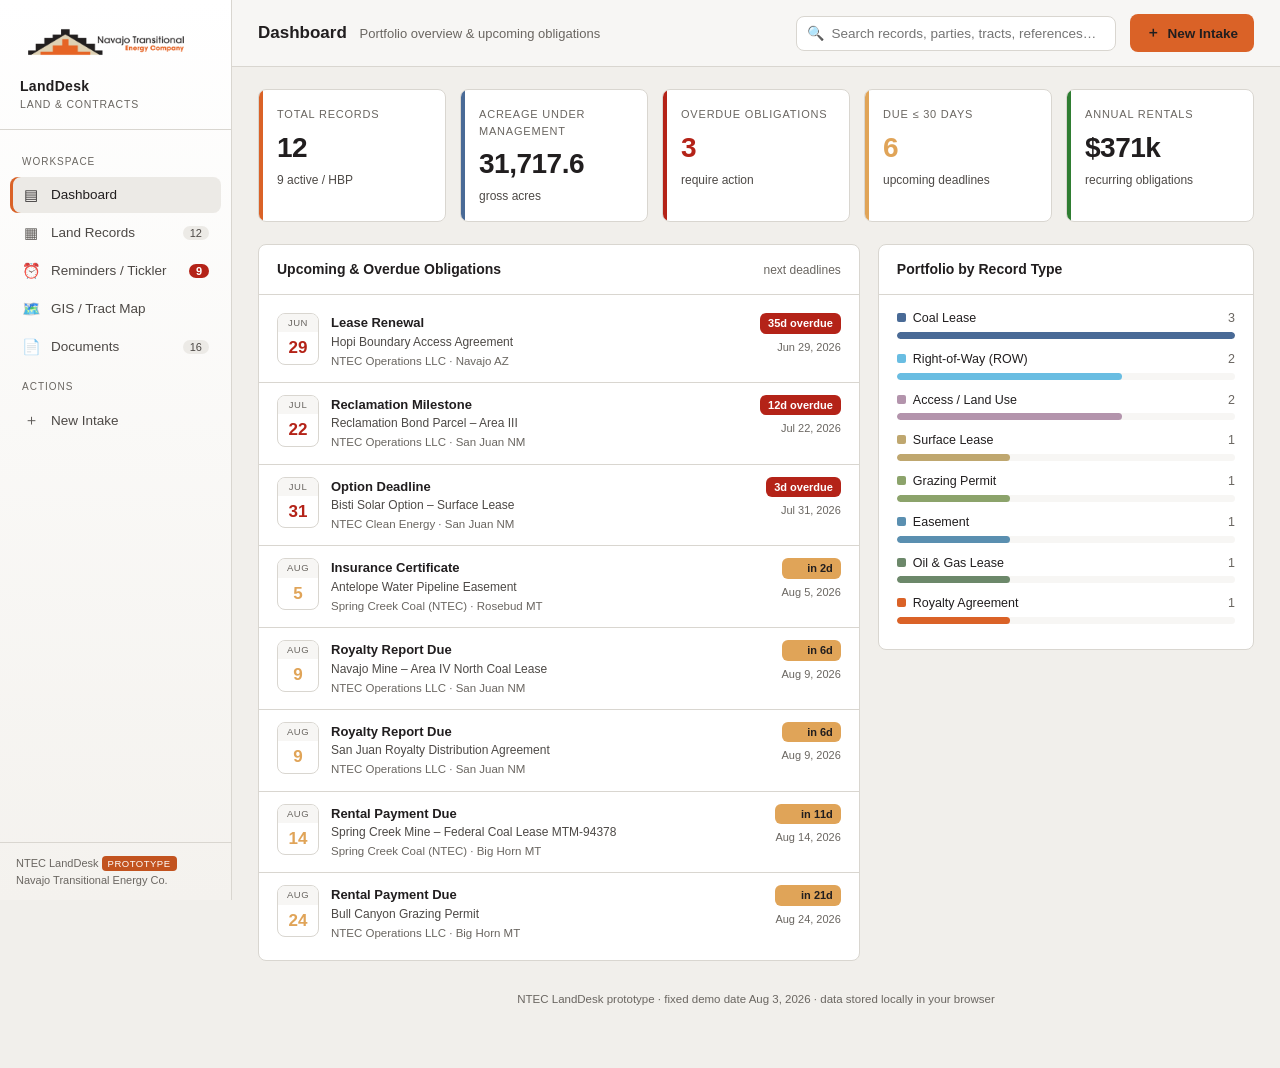
==== commit e107e80f: "style: switch UI to a light NTEC theme - Remap theme tokens to a light theme built from the NTEC neu" ====
--- a/index.html
+++ b/index.html
@@ -6,13 +6,13 @@
 <title>NTEC Land Management System</title>
 <style>
   /* ==========================================================================
-     NTEC design tokens — dark UI theme built from the official NTEC palette.
+     NTEC design tokens — light UI theme built from the official NTEC palette.
      Source of truth: design-system/css/ntec-tokens.css (NTEC Brand Standards
      Guideline, May 2024). Primary palette: Orange #DA6227, Sky #69BDE2,
      Sand #D8C9A3, Black #211E1F. Secondary: Steel #496A96, Navy #2D3949,
-     Brown #31261D, Sage #6C886A, Mauve #9B7793.
-     The brand guide does not define a dark mode; surfaces below are anchored to
-     the NTEC Navy family and accents use the primary palette verbatim.
+     Brown #31261D, Sage #6C886A, Mauve #9B7793. Surfaces use the NTEC neutral
+     scale; links/focus use Steel (Sky fails AA as text on white), and status
+     colors use the design system's light-surface values.
      ========================================================================== */
   :root {
     /* Fonts — brand-mandated Franklin Gothic Medium (display) + Calibri (body) */
@@ -21,31 +21,31 @@
     --font-body: Calibri, "Carlito", "Segoe UI", Tahoma,
                  "Helvetica Neue", Helvetica, Arial, sans-serif;
 
-    /* Surfaces — NTEC Navy family */
-    --bg: #1a222e;          /* darkened navy */
-    --bg-2: #212b39;
-    --panel: #2d3949;       /* NTEC Navy (Pantone 433 C) */
-    --panel-2: #374559;
-    --border: #3e4e63;
-
-    /* Text — near-white on dark */
-    --text: #f5f3ef;
-    --text-dim: #b9c0cb;
-    --text-faint: #8a94a2;
+    /* Surfaces — NTEC neutral scale (warm, anchored to brand black) */
+    --bg: #f1efeb;          /* app canvas (gray-100/50 blend) */
+    --bg-2: #f7f6f4;        /* topbar / table headers (gray-50) */
+    --panel: #ffffff;       /* cards, panels */
+    --panel-2: #eceae6;     /* subtle raised chips / hover (gray-100) */
+    --border: #d9d6d0;      /* gray-200 */
+
+    /* Text — dark on light */
+    --text: #211e1f;        /* brand black */
+    --text-dim: #4d4946;    /* gray-600 */
+    --text-faint: #6a6661;  /* gray-500 */
 
     /* Accents — NTEC primary palette */
     --accent: #da6227;      /* NTEC Orange (Pantone 1655 C) — primary CTA */
-    --accent-2: #e1743d;    /* orange, lightened for hover */
+    --accent-2: #c2531f;    /* orange, darkened for hover */
     --brand: #c2531f;       /* orange, darkened (action-primary-active) */
     --brand-2: #da6227;
-    --sky: #69bde2;         /* NTEC Sky (Pantone 2915 C) — links, focus */
-
-    /* Status — palette-derived, lightened for legibility on dark surfaces */
-    --green: #7b9e79;       /* Sage family (success) */
-    --amber: #e0a458;       /* warm amber (warning) — distinct from CTA orange */
-    --red: #e06a5e;         /* danger */
-
-    --shadow: 0 2px 8px rgba(20,26,36,.5);
+    --sky: #496a96;         /* Steel — links/accents (AA-safe on white) */
+
+    /* Status — design system light-surface values */
+    --green: #2f7d32;       /* success */
+    --amber: #e0a458;       /* warning (dark text on this) */
+    --red: #b42318;         /* danger (white text on this) */
+
+    --shadow: 0 1px 3px rgba(33,30,31,.10), 0 1px 2px rgba(33,30,31,.06);
     --radius: 8px;          /* --ntec-radius-lg */
   }
   * { box-sizing: border-box; }
@@ -66,7 +66,7 @@
   /* Layout */
   .app { display: grid; grid-template-columns: 232px 1fr; min-height: 100vh; }
   .sidebar {
-    background: linear-gradient(180deg, #212b39 0%, #161d27 100%);
+    background: linear-gradient(180deg, #ffffff 0%, #f4f2ee 100%);
     border-right: 1px solid var(--border);
     display: flex; flex-direction: column;
     position: sticky; top: 0; height: 100vh;
@@ -75,9 +75,9 @@
     padding: 20px 18px 16px; border-bottom: 1px solid var(--border);
     display: flex; flex-direction: column; align-items: flex-start; gap: 12px;
   }
-  /* Official NTEC horizontal logo (4C, white text) — reversed variant for dark
-     surfaces per brand guide. Min digital width 85px; shown at 176px with the
-     clear space the border/padding provide. Do not recolor, stretch, or crop. */
+  /* Official NTEC horizontal logo (4C, dark text) for the light sidebar.
+     Min digital width 85px; shown at 176px with the clear space the
+     border/padding provide. Do not recolor, stretch, or crop. */
   .brand .logo {
     width: 176px; max-width: 100%; height: auto; display: block;
   }
@@ -190,13 +190,13 @@
 
   .badge { display: inline-flex; align-items: center; gap: 5px; font-size: 11.5px; font-weight: 600; padding: 3px 9px; border-radius: 20px; white-space: nowrap; }
   .badge::before { content: ""; width: 6px; height: 6px; border-radius: 50%; background: currentColor; }
-  /* Status badges — NTEC secondary palette (Sage/Amber/Sky/Mauve/Steel), lightened for dark bg */
-  .b-active { color: #9cc199; background: rgba(108,136,106,.18); }
-  .b-pending { color: #e0b452; background: rgba(224,164,88,.15); }
-  .b-expired { color: #ea8a80; background: rgba(224,106,94,.16); }
-  .b-negotiation { color: #8fcdea; background: rgba(105,189,226,.15); }
-  .b-hbp { color: #c2a7bb; background: rgba(155,119,147,.18); }
-  .b-terminated { color: #9aa7b4; background: rgba(73,106,150,.16); }
+  /* Status badges — NTEC palette, tuned for AA contrast on light surfaces */
+  .b-active { color: #2f7d32; background: rgba(47,125,50,.12); }
+  .b-pending { color: #b45309; background: rgba(180,83,9,.12); }
+  .b-expired { color: #b42318; background: rgba(180,35,24,.10); }
+  .b-negotiation { color: #496a96; background: rgba(73,106,150,.12); }
+  .b-hbp { color: #7a5c73; background: rgba(155,119,147,.16); }
+  .b-terminated { color: #6a6661; background: rgba(106,102,97,.12); }
 
   .type-tag { font-size: 11.5px; color: var(--text-dim); }
   .type-tag .dot { display: inline-block; width: 8px; height: 8px; border-radius: 2px; margin-right: 6px; vertical-align: middle; }
@@ -298,7 +298,7 @@
   <aside class="sidebar">
     <div class="brand">
       <img class="logo"
-           src="design-system/assets/logos/horizontal/png/23-NEH-08761 - NTEC Logo-Suite_Horizontal-4C -WhiteText.png"
+           src="design-system/assets/logos/horizontal/png/23-NEH-08761 - NTEC Logo-Suite_Horizontal-4C.png"
            alt="Navajo Transitional Energy Company" />
       <div class="app-name">
         <h1>LandDesk</h1>
@@ -481,7 +481,7 @@
   { v: "Coal Lease",          c: "#496a96" },   /* Steel  */
   { v: "Oil & Gas Lease",     c: "#6c886a" },   /* Sage   */
   { v: "Mineral Lease",       c: "#9b7793" },   /* Mauve  */
-  { v: "Surface Lease",       c: "#d8c9a3" },   /* Sand   */
+  { v: "Surface Lease",       c: "#bfa76f" },   /* Sand, deepened for contrast on white */
   { v: "Right-of-Way (ROW)",  c: "#69bde2" },   /* Sky    */
   { v: "Easement",            c: "#5a8fb0" },   /* Steel/Sky blend */
   { v: "Grazing Permit",      c: "#8ca36b" },   /* Sage tint */
